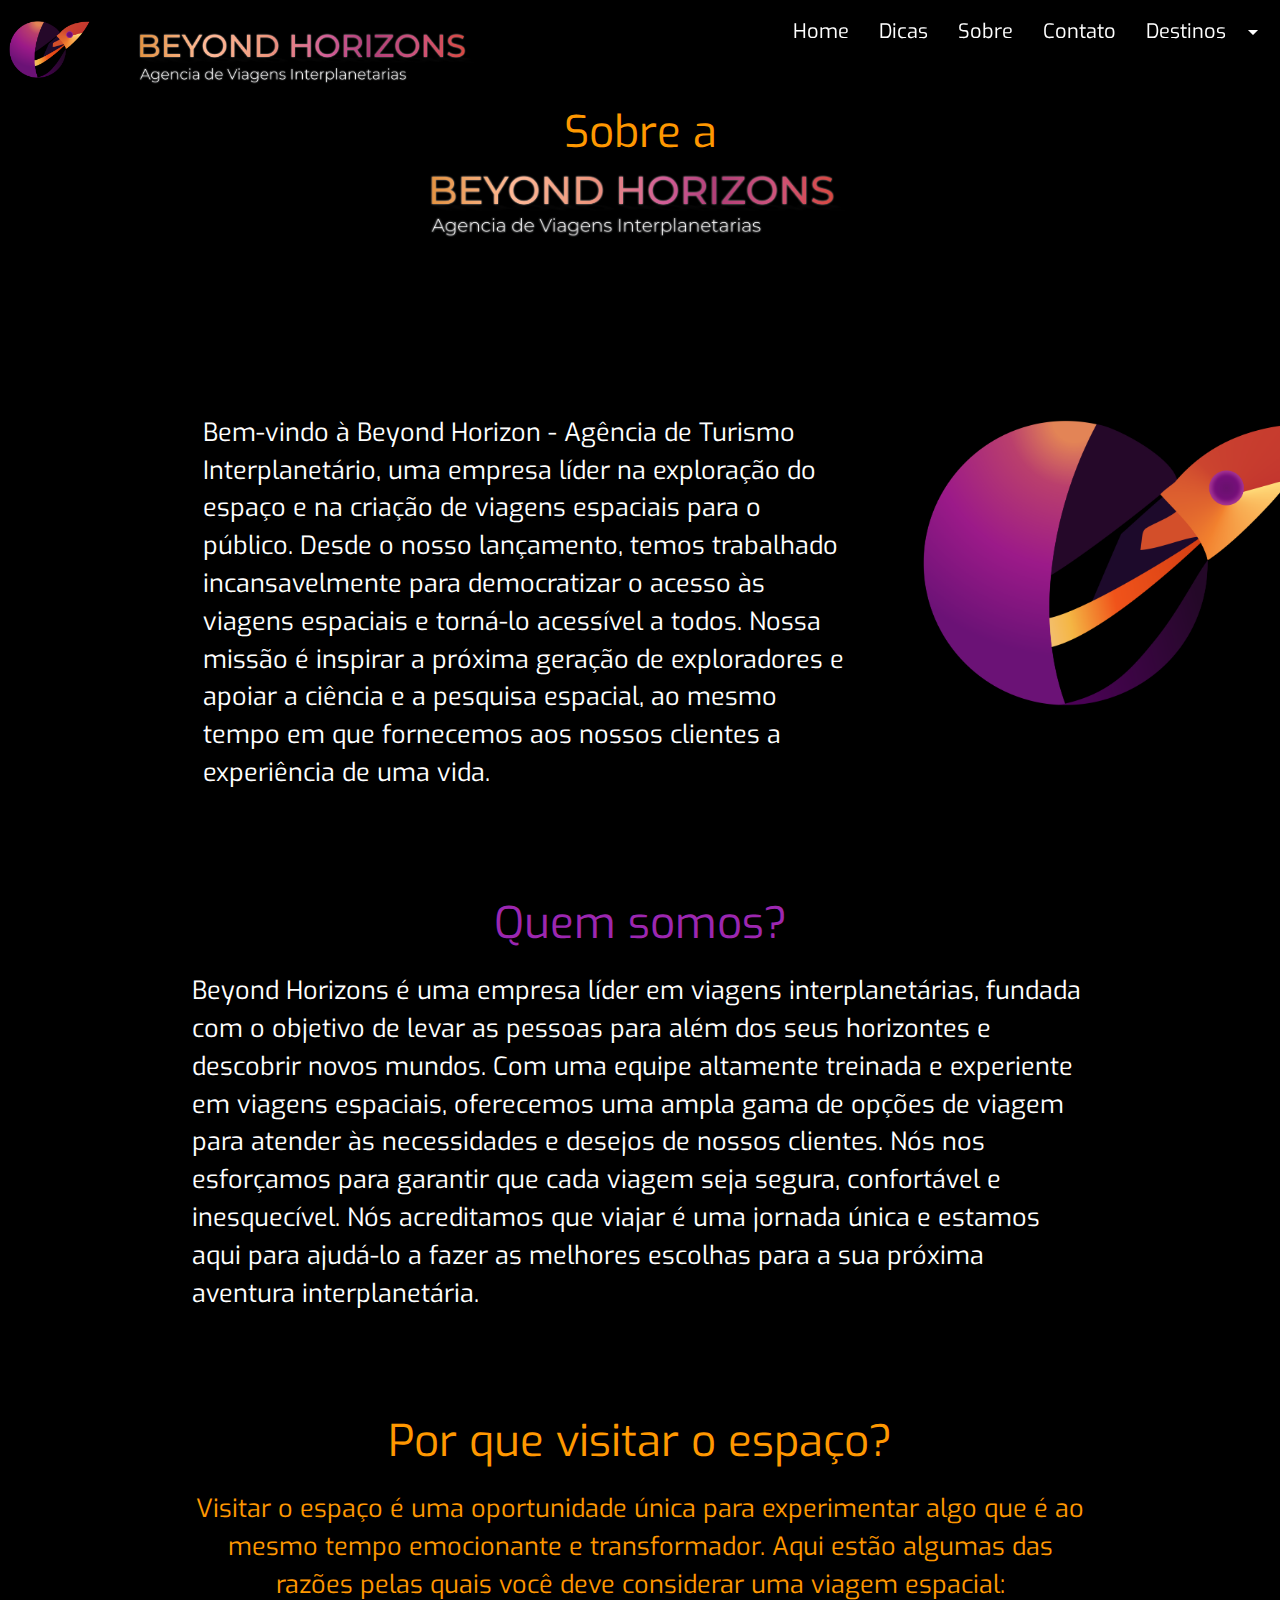
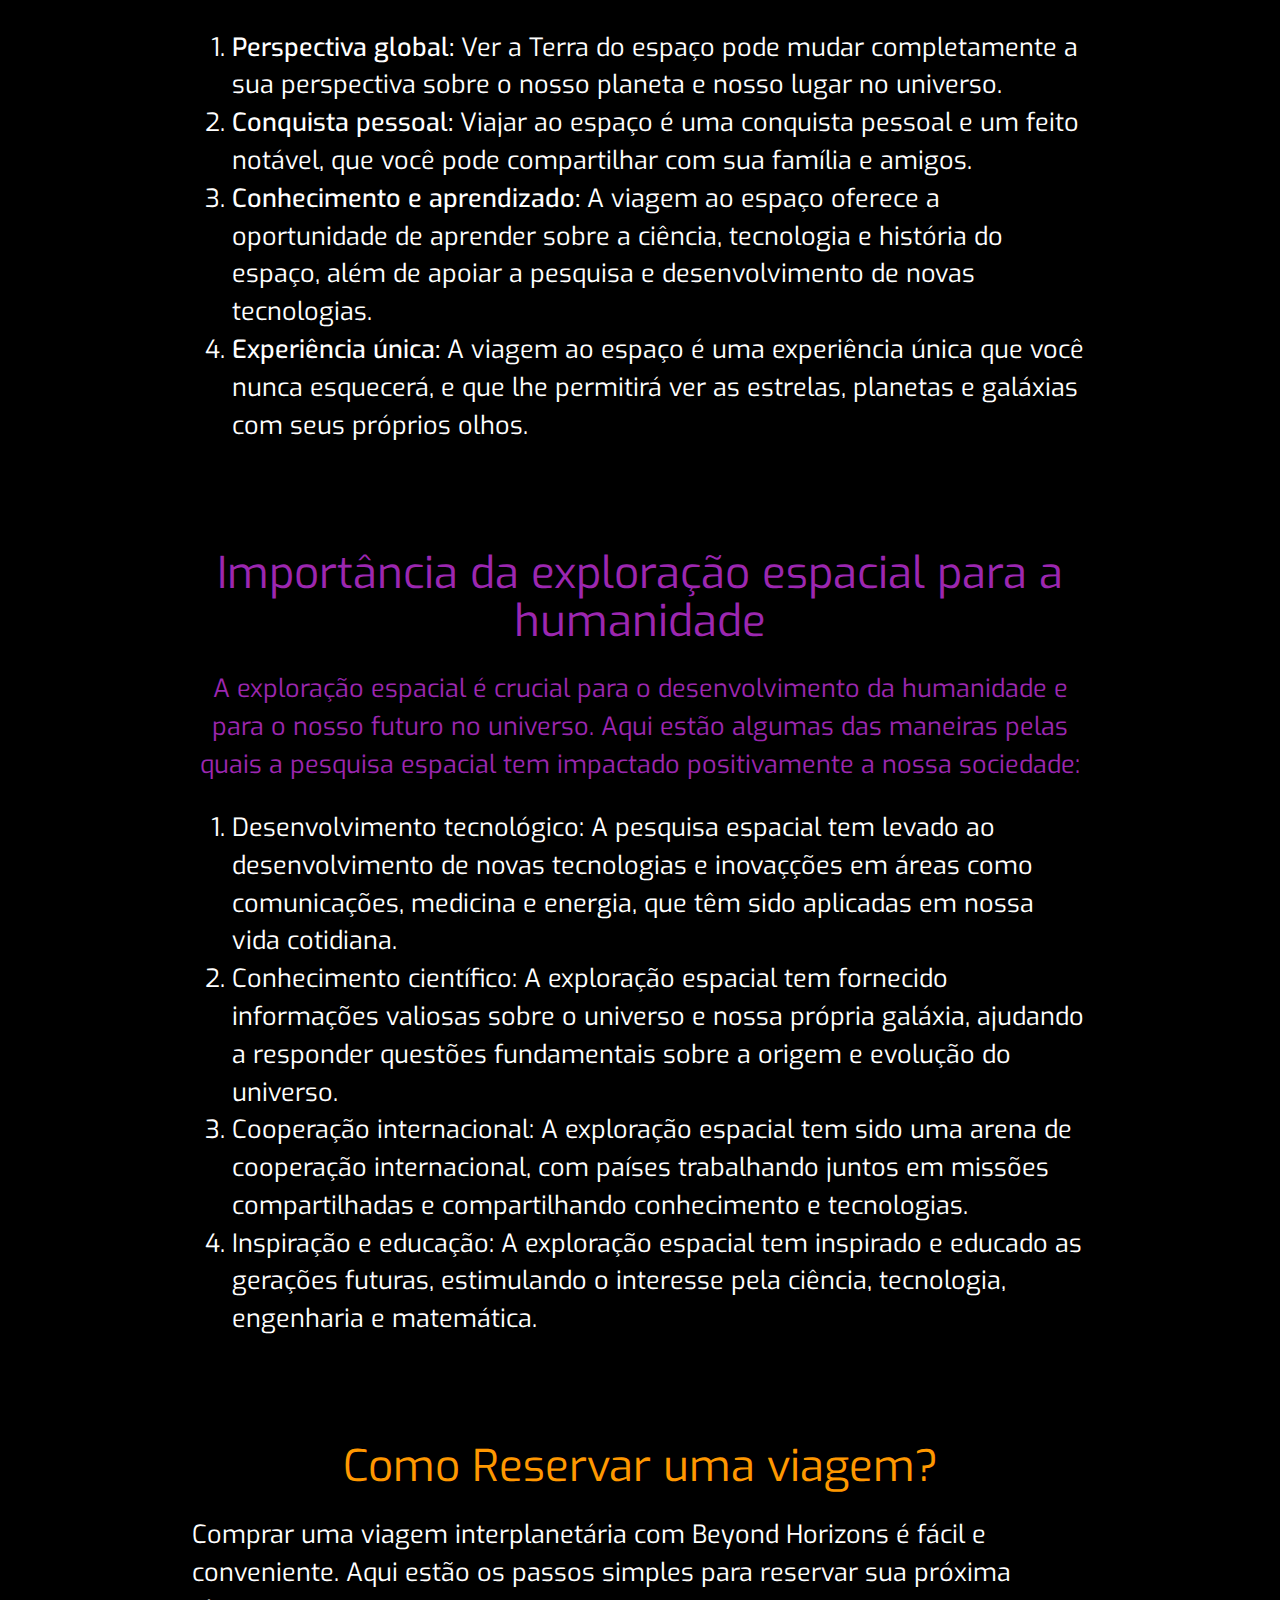
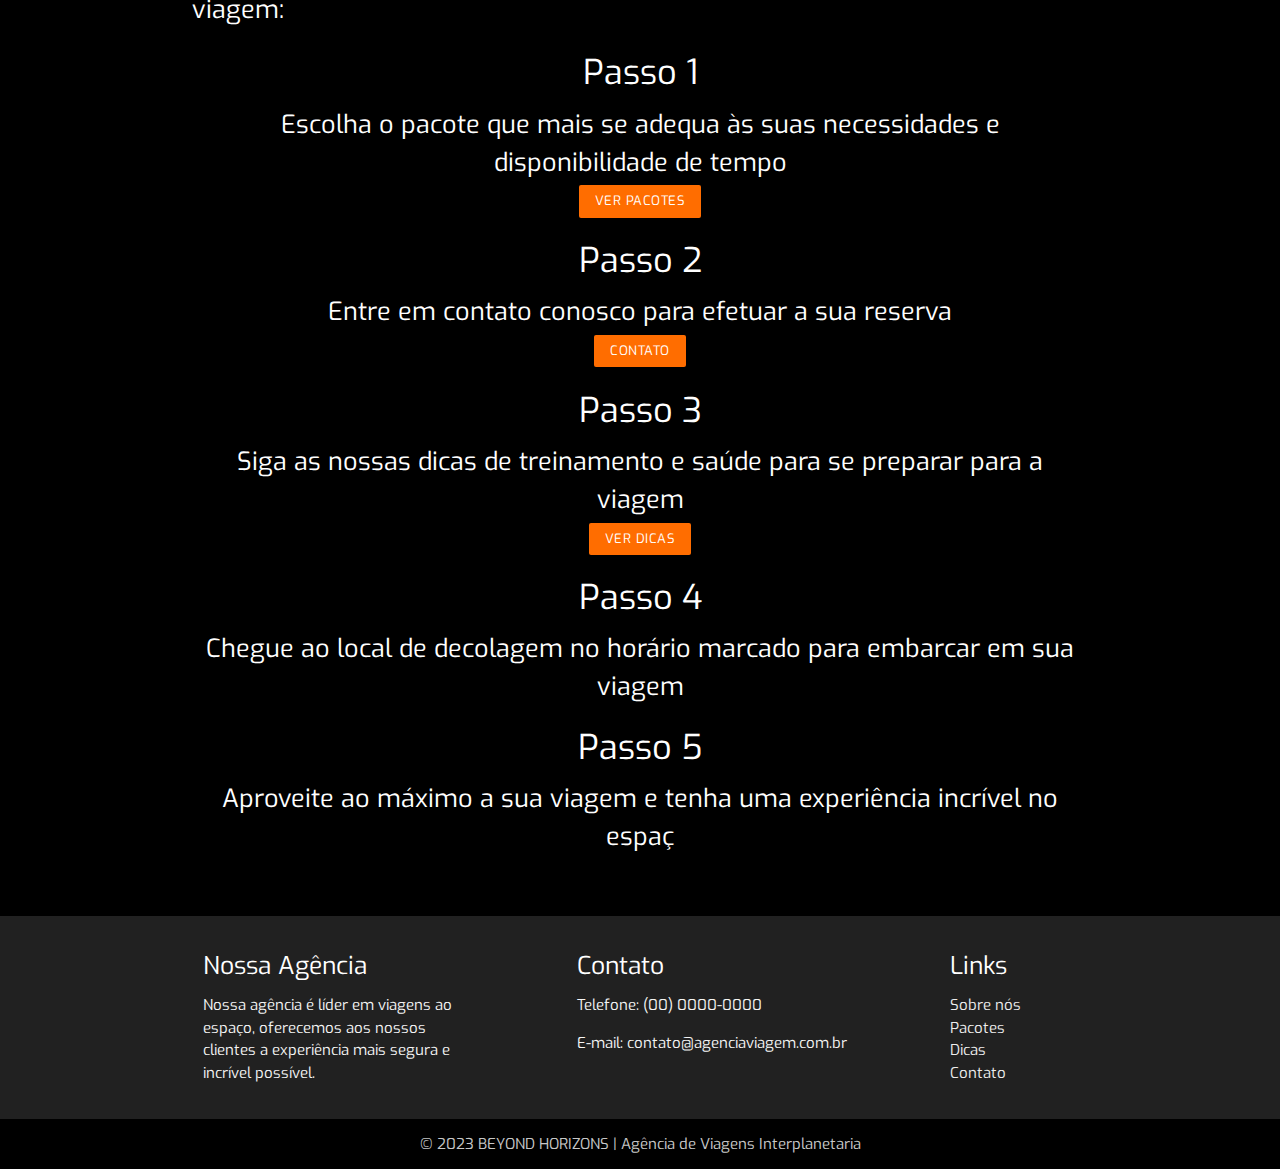
==== about.html @ 0024869b "tudo que eu fiz ate a aula de terça" ====
<!DOCTYPE html>
<html>
<!DOCTYPE html>
<html>

<head>
  <!--Import Google Icon Font-->
  <link href="https://fonts.googleapis.com/icon?family=Material+Icons" rel="stylesheet">
  <link href="https://fonts.googleapis.com/css2?family=Exo&display=swap" rel="stylesheet">
  <!-- Compiled and minified CSS -->
  <link rel="stylesheet" href="https://cdnjs.cloudflare.com/ajax/libs/materialize/1.0.0/css/materialize.min.css">
  <!--Let browser know website is optimized for mobile-->
  <meta name="viewport" content="width=device-width, initial-scale=1.0" />
  <style>
    .navbar-fixed nav a {
      font-size: 20px;
    }

    .carousel-text {
      position: absolute;
      bottom: 20px;
      left: 20px;
      right: 20px;
      color: #fff;
      background-color: rgba(0, 0, 0, 0.3);
      padding: 20px;
    }
  </style>

</head>

<body style="background-image: url(img/background_hyperspace.jpg);  font-family: 'Exo';">
  <!--Navbar-->
  <div class="navbar-fixed">
    <ul id="dropdown1" class="dropdown-content purple darken-4">
      <li><a href="planets/planet01.html"><span class="white-text text-darken-2"><i
              class="material-icons left">filter_1</i>Planet 01</span></a></li>
      <li><a href="planets/planet02.html"><span class="white-text text-darken-2"><i
              class="material-icons left">filter_2</i>Planet 02</span></a></li>
      <li><a href="planets/planet03.html"><span class="white-text text-darken-2"><i
              class="material-icons left">filter_3</i>Planet 03</span></a></li>
      <li><a href="planets/planet04.html"><span class="white-text text-darken-2"><i
              class="material-icons left">filter_4</i>Planet 04</span></a></li>
      <li><a href="planets/planet05.html"><span class="white-text text-darken-2"><i
              class="material-icons left">filter_5</i>Planet 05</span></a></li>
      <li><a href="planets/planet06.html"><span class="white-text text-darken-2"><i
              class="material-icons left">filter_6</i>Planet 06</span></a></li>
    </ul>
    <nav>
      <div class="nav-wrapper black" style="height: 90px;">
        <a href="index.html" class="responsive-img"><img src="img/logo.png" alt="" style="height: 110%;"></a>
        <a href="index.html" class="responsive-img center"><img src="img/logo02.png" alt="" style="height: 90%"></a>
        <ul class="right hide-on-med-and-down">
          <li><a href="index.html">Home</a></li>
          <li><a href="dicas.html">Dicas</a></li>
          <li><a href="about.html">Sobre</a></li>
          <li><a href="contact.html">Contato</a></li>
          <li><a class="dropdown-trigger" href="#!" data-target="dropdown1">Destinos<i
                class="material-icons right">arrow_drop_down</i></a></li>
        </ul>
      </div>
    </nav>
  </div>

  <div class="section black">
    <div class="container">
      <h3 class="center-align orange-text accent-4">Sobre a<br>
        <img src="img/logo02.png" alt="" style="height: 100px">
      </h3>
    </div>
  </div>
  <div class="section black">
    <div class="container">
      <div class="row">
        <div class="col s12 m9">
          <div class="icon-block">
            <p class="flow-text left-align white-text"><br><br> Bem-vindo à Beyond Horizon - Agência de Turismo Interplanetário, uma empresa líder na exploração do espaço e na criação de viagens espaciais para o público. Desde o nosso lançamento, temos trabalhado incansavelmente para democratizar o acesso às viagens espaciais e torná-lo acessível a todos. Nossa missão é inspirar a próxima geração de exploradores e apoiar a ciência e a pesquisa espacial, ao mesmo tempo em que fornecemos aos nossos clientes a experiência de uma vida.</p>
          </div>
        </div>
        <div class="col s12 m3">
          <div class="icon-block">
            <a href="index.html" class="responsive-img"><img src="img/logo.png" alt="" style="height: 500px;"></a>
          </div>
        </div>
      </div>
    </div>
  </div>
  
  <div class="section black">
    <div class="container">
      <h3 class="center-align purple-text accent-4">Quem somos?</h3>
      <div class="row">
          <div class="icon-block">
            <p class="flow-text left-align white-text"> Beyond Horizons é uma empresa líder em viagens interplanetárias, fundada com o objetivo de levar as pessoas para além dos seus horizontes e descobrir novos mundos. Com uma equipe altamente treinada e experiente em viagens espaciais, oferecemos uma ampla gama de opções de viagem para atender às necessidades e desejos de nossos clientes. Nós nos esforçamos para garantir que cada viagem seja segura, confortável e inesquecível. Nós acreditamos que viajar é uma jornada única e estamos aqui para ajudá-lo a fazer as melhores escolhas para a sua próxima aventura interplanetária.</p>
          </div>
        </div>
      </div>
    </div>
    
    <div class="section black">
      <div class="container">
        <h3 class="center-align orange-text accent-4">Por que visitar o espaço?</h3>
        <div class="row">
            <div class="icon-block">
              <p class="flow-text center-align orange-text accent-2">Visitar o espaço é uma oportunidade única para experimentar algo que é ao mesmo tempo emocionante e transformador. Aqui estão algumas das razões pelas quais você deve considerar uma viagem espacial:</p>
              <ol class="flow-text browser-default white-text">
                <li><strong>Perspectiva global:</strong> Ver a Terra do espaço pode mudar completamente a sua perspectiva sobre o nosso planeta e nosso lugar no universo.</li>
                <li><strong>Conquista pessoal:</strong> Viajar ao espaço é uma conquista pessoal e um feito notável, que você pode compartilhar com sua família e amigos.</li>
                <li><strong>Conhecimento e aprendizado:</strong> A viagem ao espaço oferece a oportunidade de aprender sobre a ciência, tecnologia e história do espaço, além de apoiar a pesquisa e desenvolvimento de novas tecnologias.</li>
                <li><strong>Experiência única:</strong> A viagem ao espaço é uma experiência única que você nunca esquecerá, e que lhe permitirá ver as estrelas, planetas e galáxias com seus próprios olhos.</li>
              </ol>
            </div>
          </div>
        </div>
      </div>

      <div class="section black">
        <div class="container">
          <h3 class="center-align purple-text accent-4">Importância da exploração espacial para a humanidade</h3>
          <div class="row">
              <div class="icon-block">
                <p class="flow-text center-align purple-text accent-2">A exploração espacial é crucial para o desenvolvimento da humanidade e para o nosso futuro no universo. Aqui estão algumas das maneiras pelas quais a pesquisa espacial tem impactado positivamente a nossa sociedade:</p>
                <ol class="flow-text browser-default white-text">
                  <li>Desenvolvimento tecnológico: A pesquisa espacial tem levado ao desenvolvimento de novas tecnologias e inovaçções em áreas como comunicações, medicina e energia, que têm sido aplicadas em nossa vida cotidiana.</li>
                  <li>Conhecimento científico: A exploração espacial tem fornecido informações valiosas sobre o universo e nossa própria galáxia, ajudando a responder questões fundamentais sobre a origem e evolução do universo.</li>
                  <li>Cooperação internacional: A exploração espacial tem sido uma arena de cooperação internacional, com países trabalhando juntos em missões compartilhadas e compartilhando conhecimento e tecnologias.</li>
                  <li>Inspiração e educação: A exploração espacial tem inspirado e educado as gerações futuras, estimulando o interesse pela ciência, tecnologia, engenharia e matemática.</li>
                </ol>
              </div>
            </div>
          </div>
        </div>
    
    <div class="section black">
      <div class="container">
        <h3 class="center-align orange-text accent-4">Como Reservar uma viagem?</h3>
        <div class="row">
            <div class="icon-block">
              <p class="flow-text left-align white-text"> Comprar uma viagem interplanetária com Beyond Horizons é fácil e conveniente. Aqui estão os passos simples para reservar sua próxima viagem:</p>
              <ul class="flow-text with-header white-text">
                <li class="collection-header center-align"><h4>Passo 1</h4></li>
                <li class="collection-item center-align">Escolha o pacote que mais se adequa às suas necessidades e disponibilidade de tempo
                  <br><a class="waves-effect waves-light btn-small orange accent-4" href="planetas.html">Ver Pacotes</a>
                </li>
                <li class="collection-header center-align"><h4>Passo 2</h4></li>
                <li class="collection-item center-align">Entre em contato conosco para efetuar a sua reserva
                  <br><a class="waves-effect waves-light btn-small orange accent-4" href="contact.html">Contato</a>
                </li>
                <li class="collection-header center-align"><h4>Passo 3</h4></li>
                <li class="collection-item center-align">Siga as nossas dicas de treinamento e saúde para se preparar para a viagem
                  <br><a class="waves-effect waves-light btn-small orange accent-4" href="dicas.html">Ver Dicas</a>
                </li>
                <li class="collection-header center-align"><h4>Passo 4</h4></li>
                <li class="collection-item center-align">Chegue ao local de decolagem no horário marcado para embarcar em sua viagem</li>
                <li class="collection-header center-align"><h4>Passo 5</h4></li>
                <li class="collection-item center-align">Aproveite ao máximo a sua viagem e tenha uma experiência incrível no espaç</li>
              </ul>
            </div>
          </div>
        </div>
      </div>

    <!-- Adicione um rodapé à página -->
    <footer class="page-footer grey darken-4">
      <div class="container">
        <div class="row">
          <div class="col s6 m4">
            <h5 class="white-text">Nossa Agência</h5>
            <p class="grey-text text-lighten-4">Nossa agência é líder em viagens ao espaço, oferecemos aos
              nossos clientes a experiência mais segura e incrível possível.</p>
          </div>
          <div class="col s6 m1"></div>
          <div class="col s6 m5">
            <h5 class="white-text">Contato</h5>
            <p class="grey-text text-lighten-4">Telefone: (00) 0000-0000</p>
            <p class="grey-text text-lighten-4">E-mail: contato@agenciaviagem.com.br</p>
          </div>
          <div class="col s6 m2">
            <h5 class="white-text">Links</h5>
            <ul>
              <li><a class="grey-text text-lighten-3" href="#!">Sobre nós</a></li>
              <li><a class="grey-text text-lighten-3" href="#!">Pacotes</a></li>
              <li><a class="grey-text text-lighten-3" href="#!">Dicas</a></li>
              <li><a class="grey-text text-lighten-3" href="#!">Contato</a></li>
            </ul>
          </div>
        </div>
      </div>
      <div class="footer-copyright black">
        <div class="container center-align">
          © 2023 BEYOND HORIZONS | Agência de Viagens Interplanetaria
        </div>
      </div>
    </footer>

    <!--JavaScript at end of body for optimized loading-->
    <script src="https://code.jquery.com/jquery-3.6.3.js"
      integrity="sha256-nQLuAZGRRcILA+6dMBOvcRh5Pe310sBpanc6+QBmyVM=" crossorigin="anonymous"></script>
    <!-- Compiled and minified JavaScript -->
    <script src="materialize/js/materialize.js"></script>
    <!-- Custon JS-->
    <script src="materialize/js/person.js"></script>
</body>
</html>
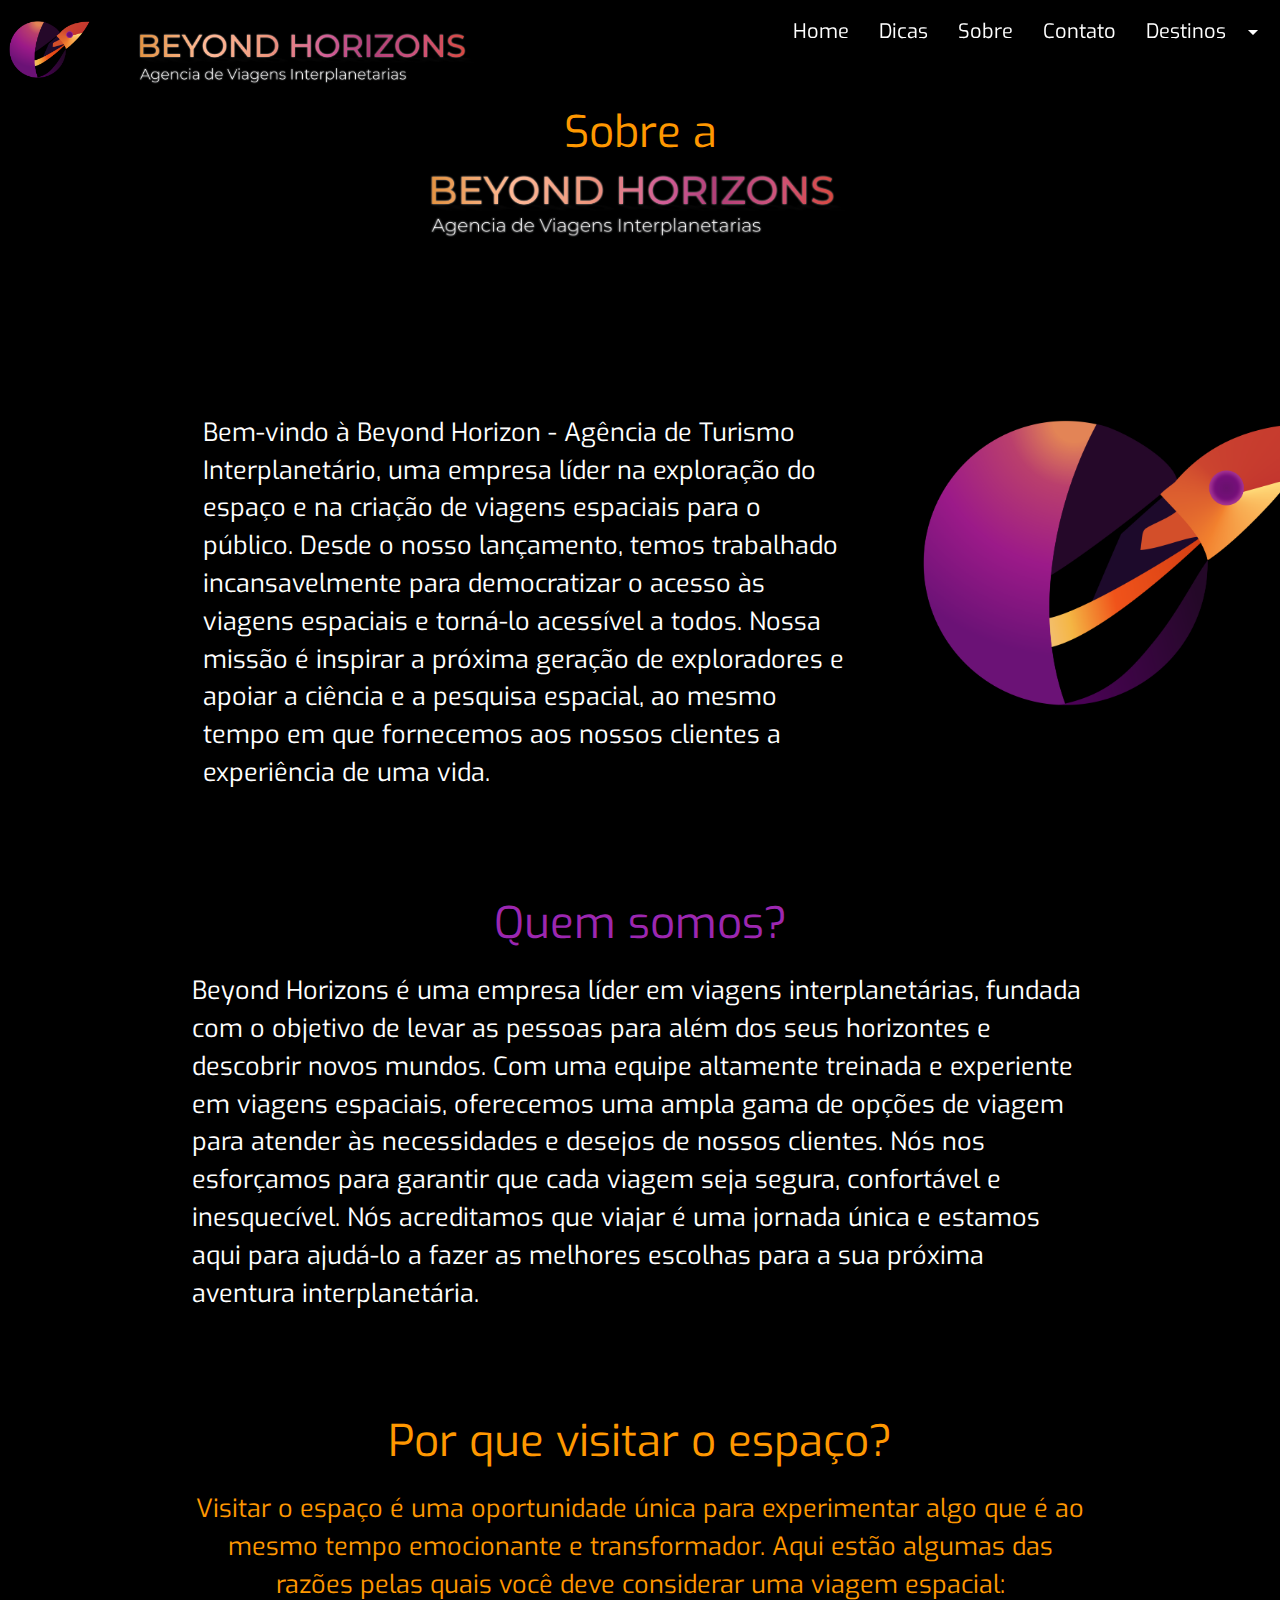
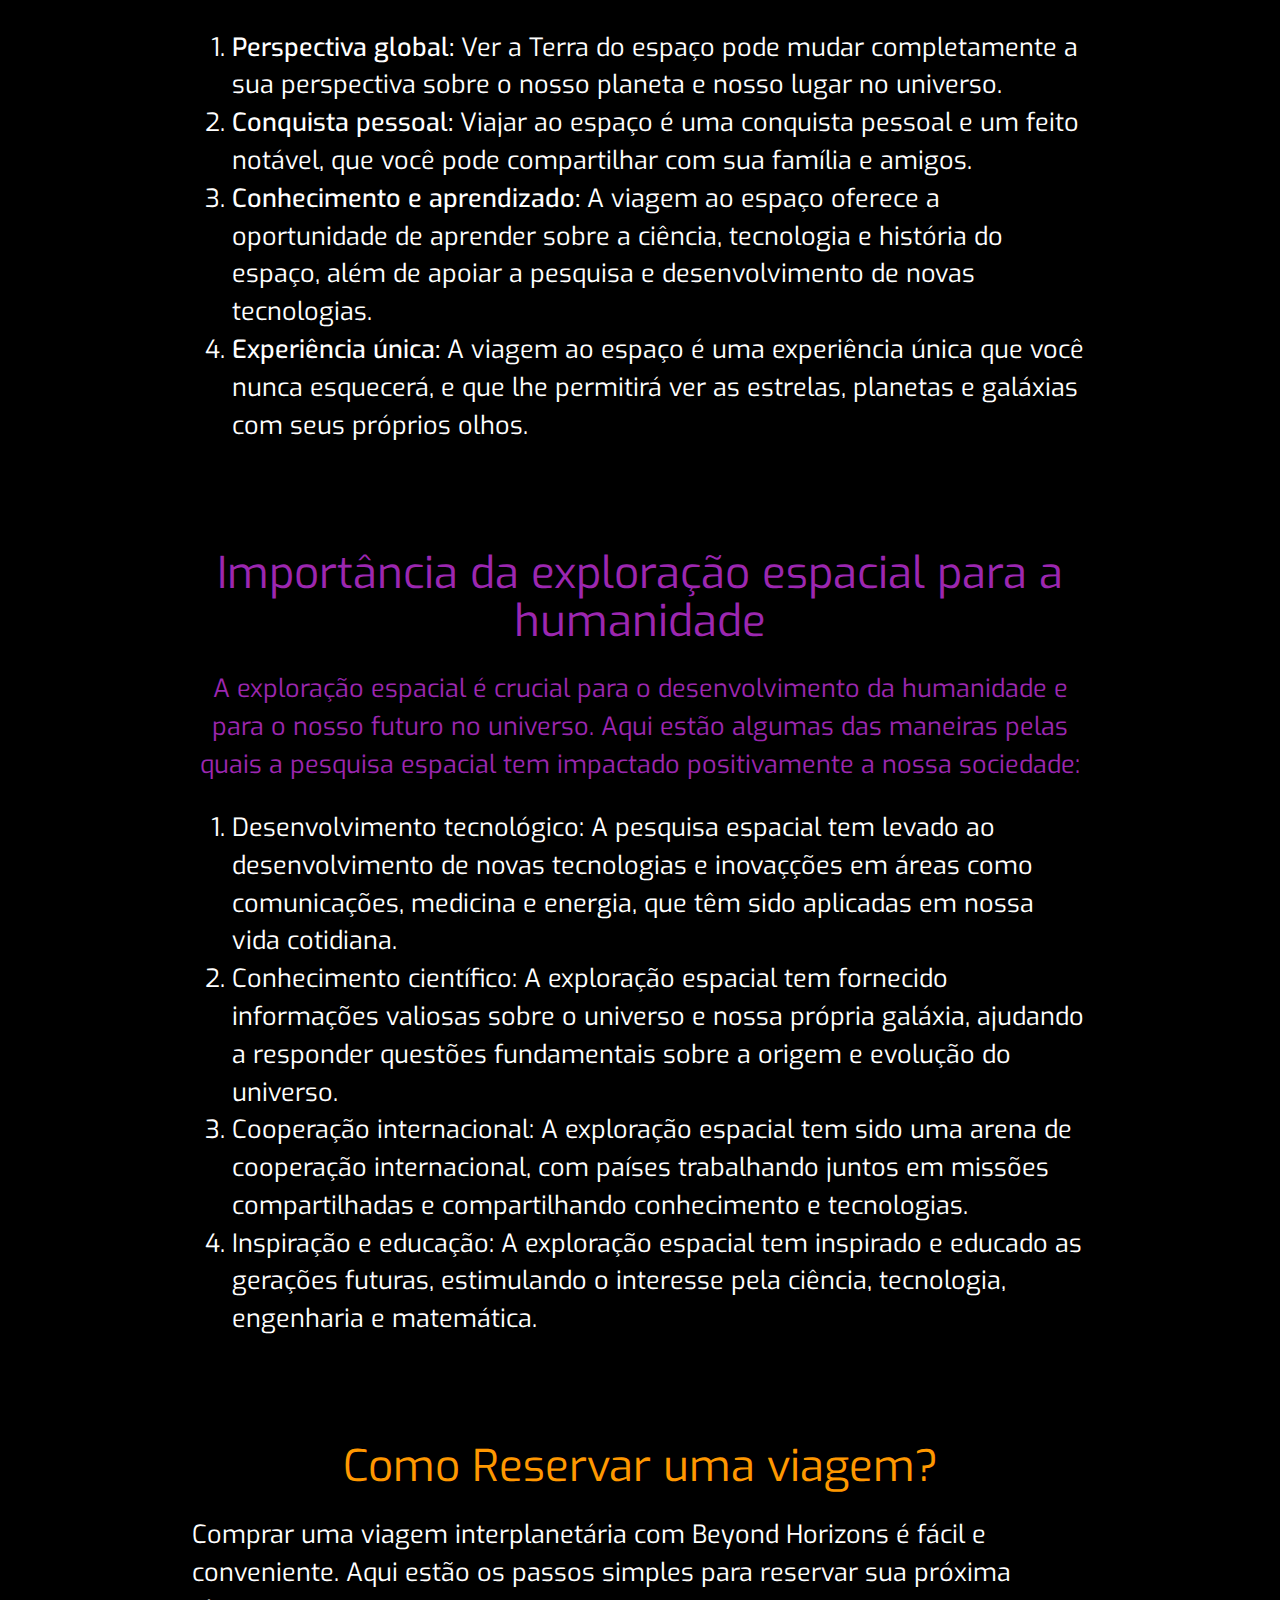
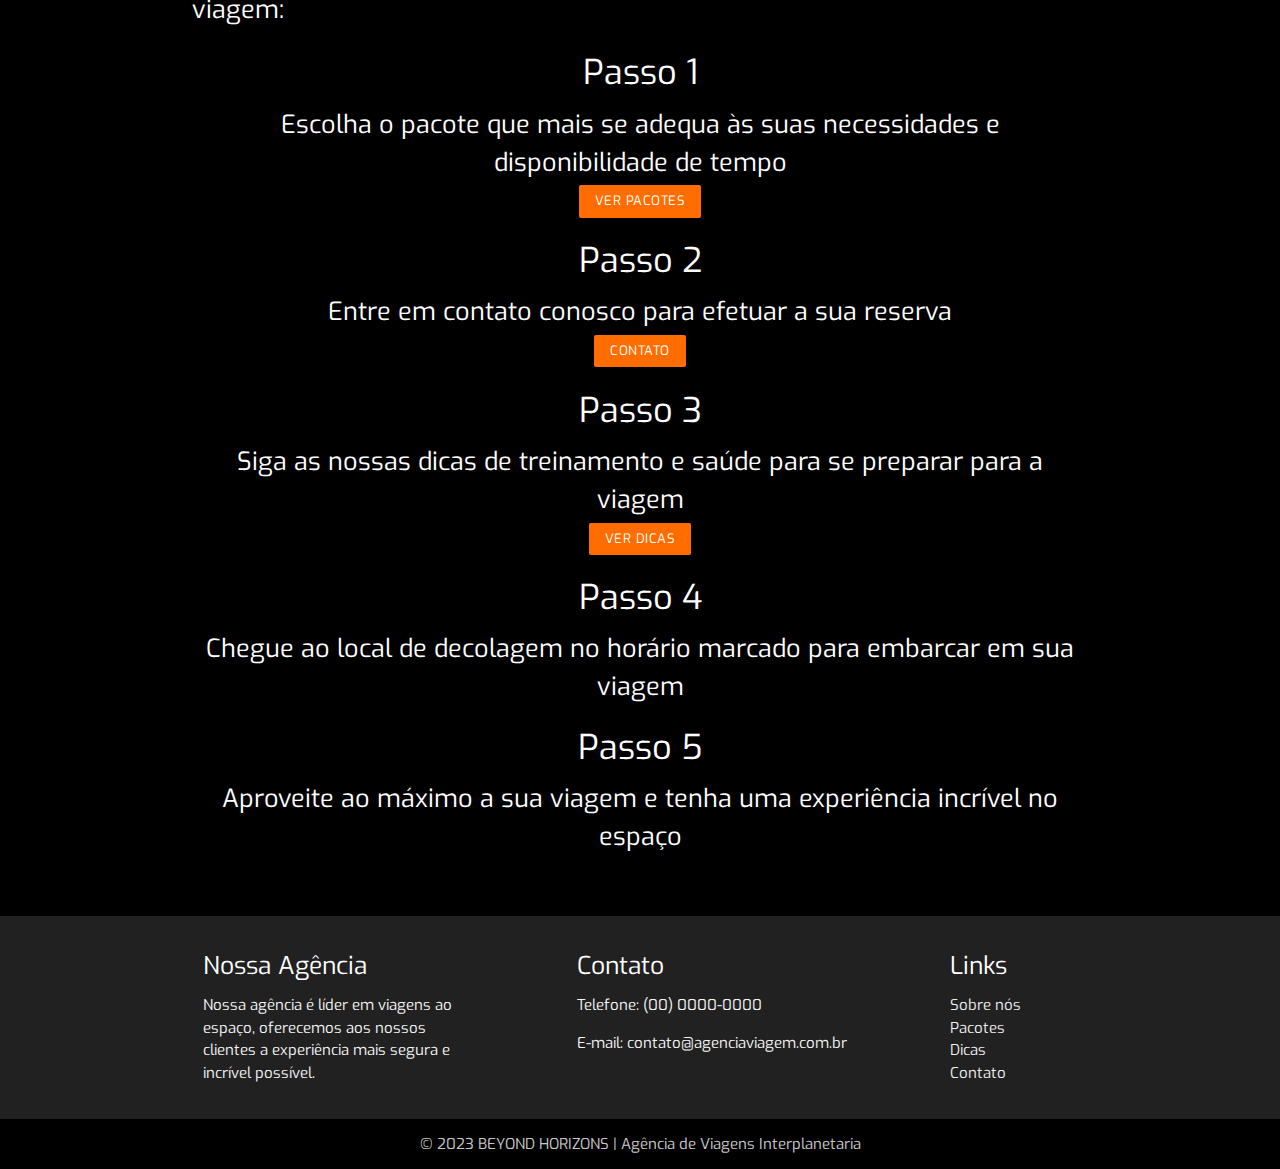
==== commit 48a0b3d4: "fix espaço em about.html" ====
--- a/about.html
+++ b/about.html
@@ -153,7 +153,7 @@
                 <li class="collection-header center-align"><h4>Passo 4</h4></li>
                 <li class="collection-item center-align">Chegue ao local de decolagem no horário marcado para embarcar em sua viagem</li>
                 <li class="collection-header center-align"><h4>Passo 5</h4></li>
-                <li class="collection-item center-align">Aproveite ao máximo a sua viagem e tenha uma experiência incrível no espaç</li>
+                <li class="collection-item center-align">Aproveite ao máximo a sua viagem e tenha uma experiência incrível no espaço</li>
               </ul>
             </div>
           </div>
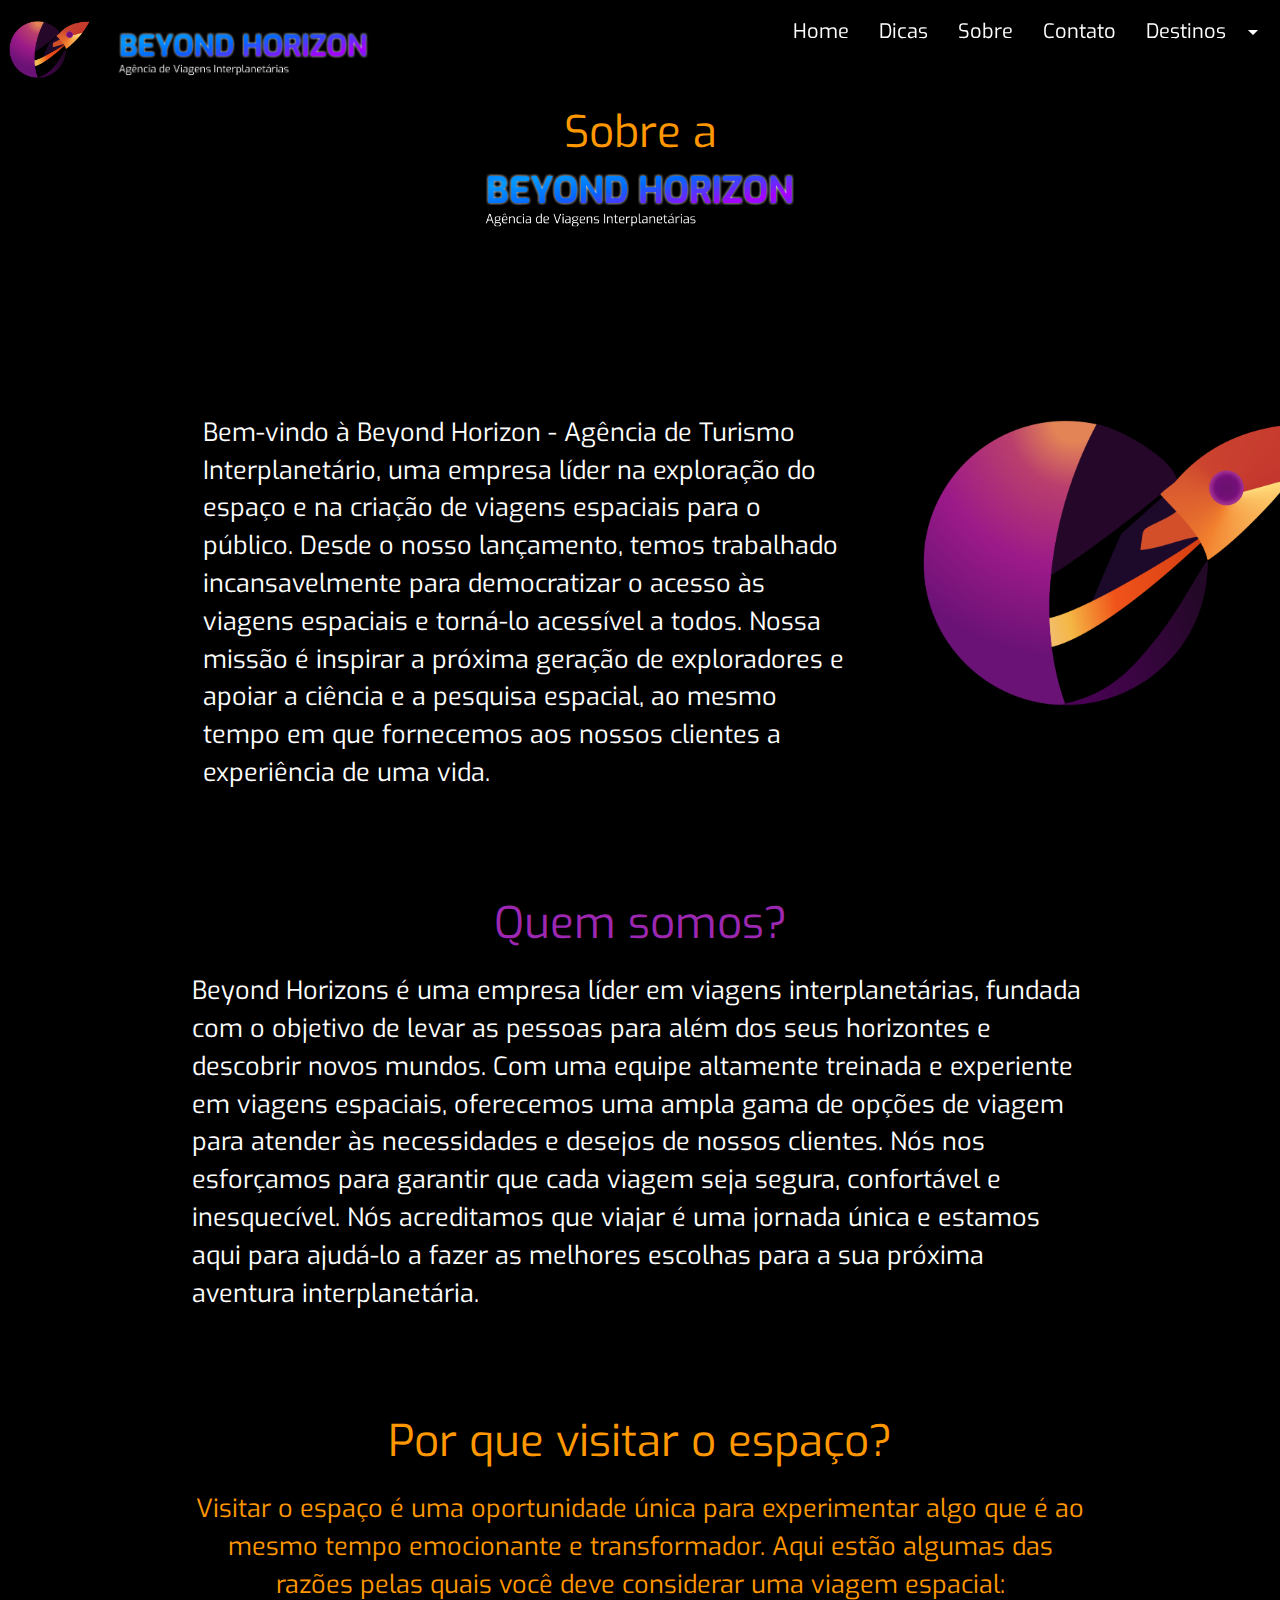
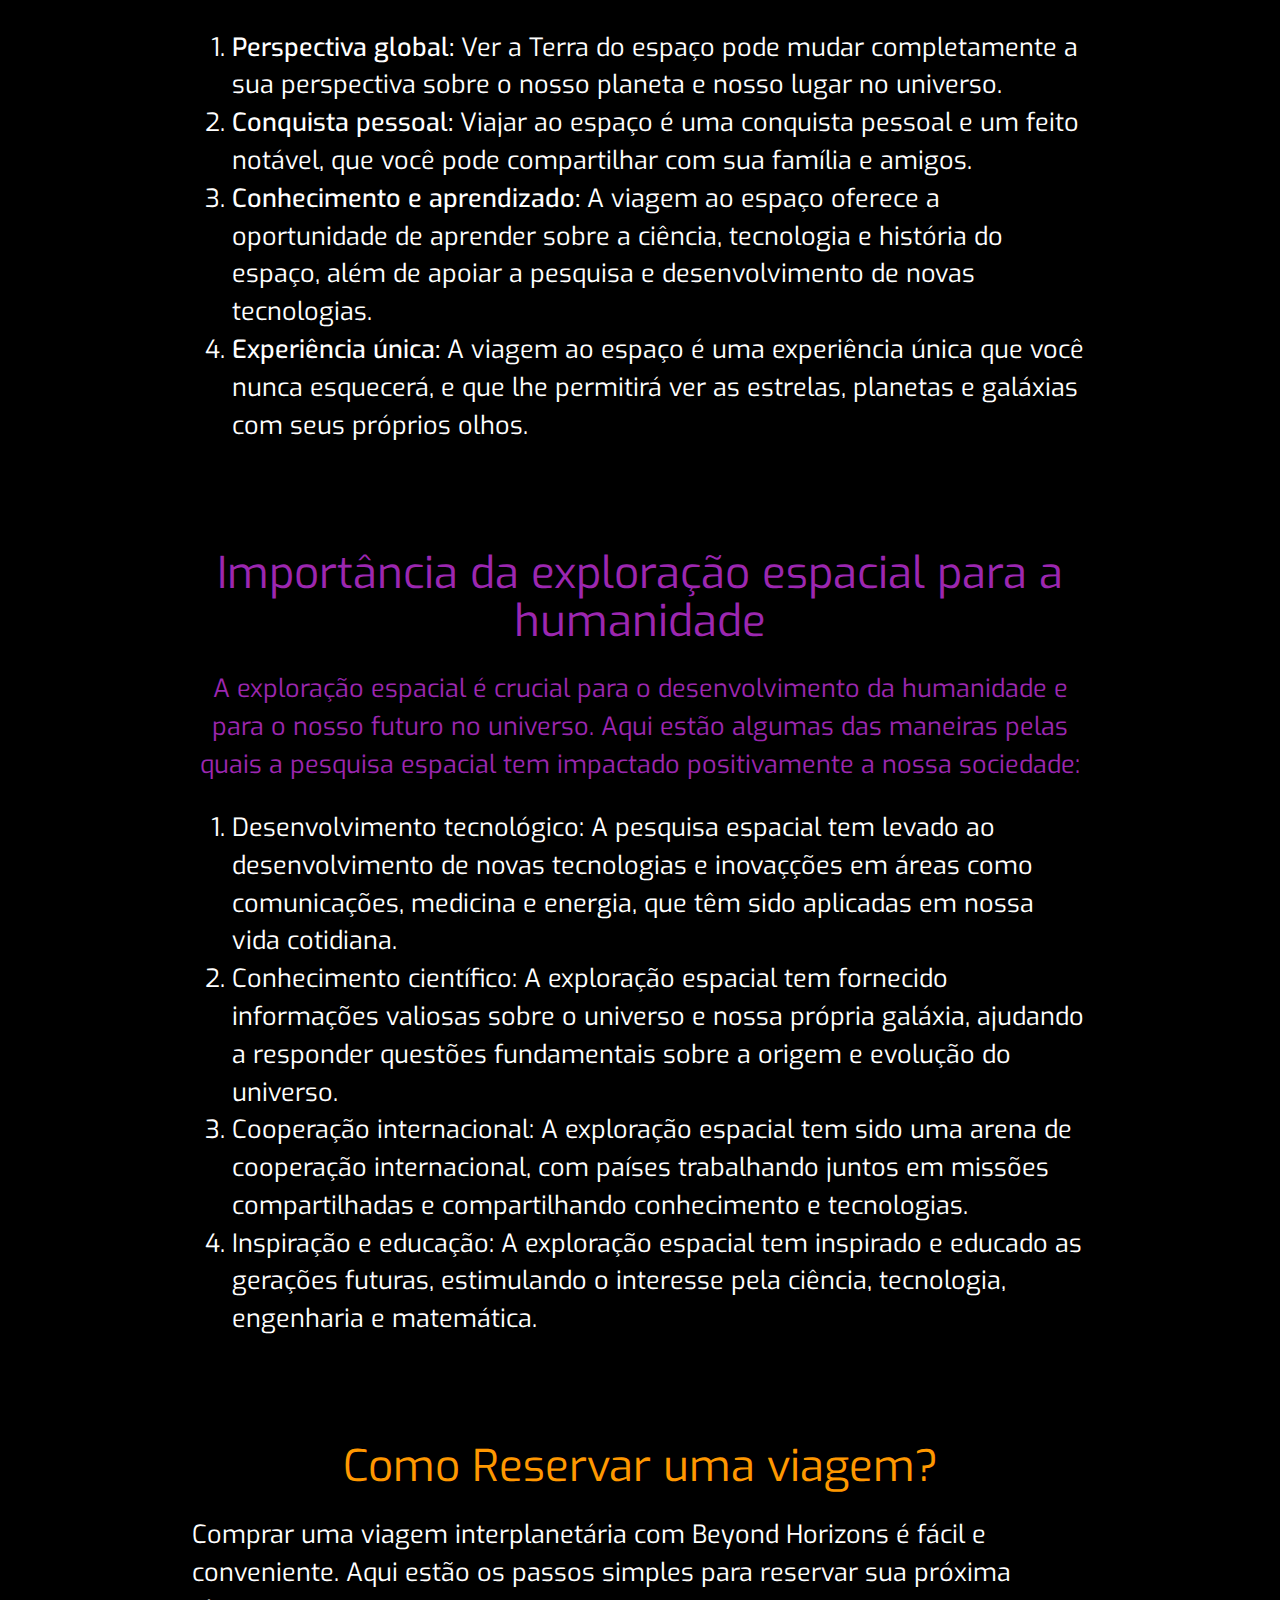
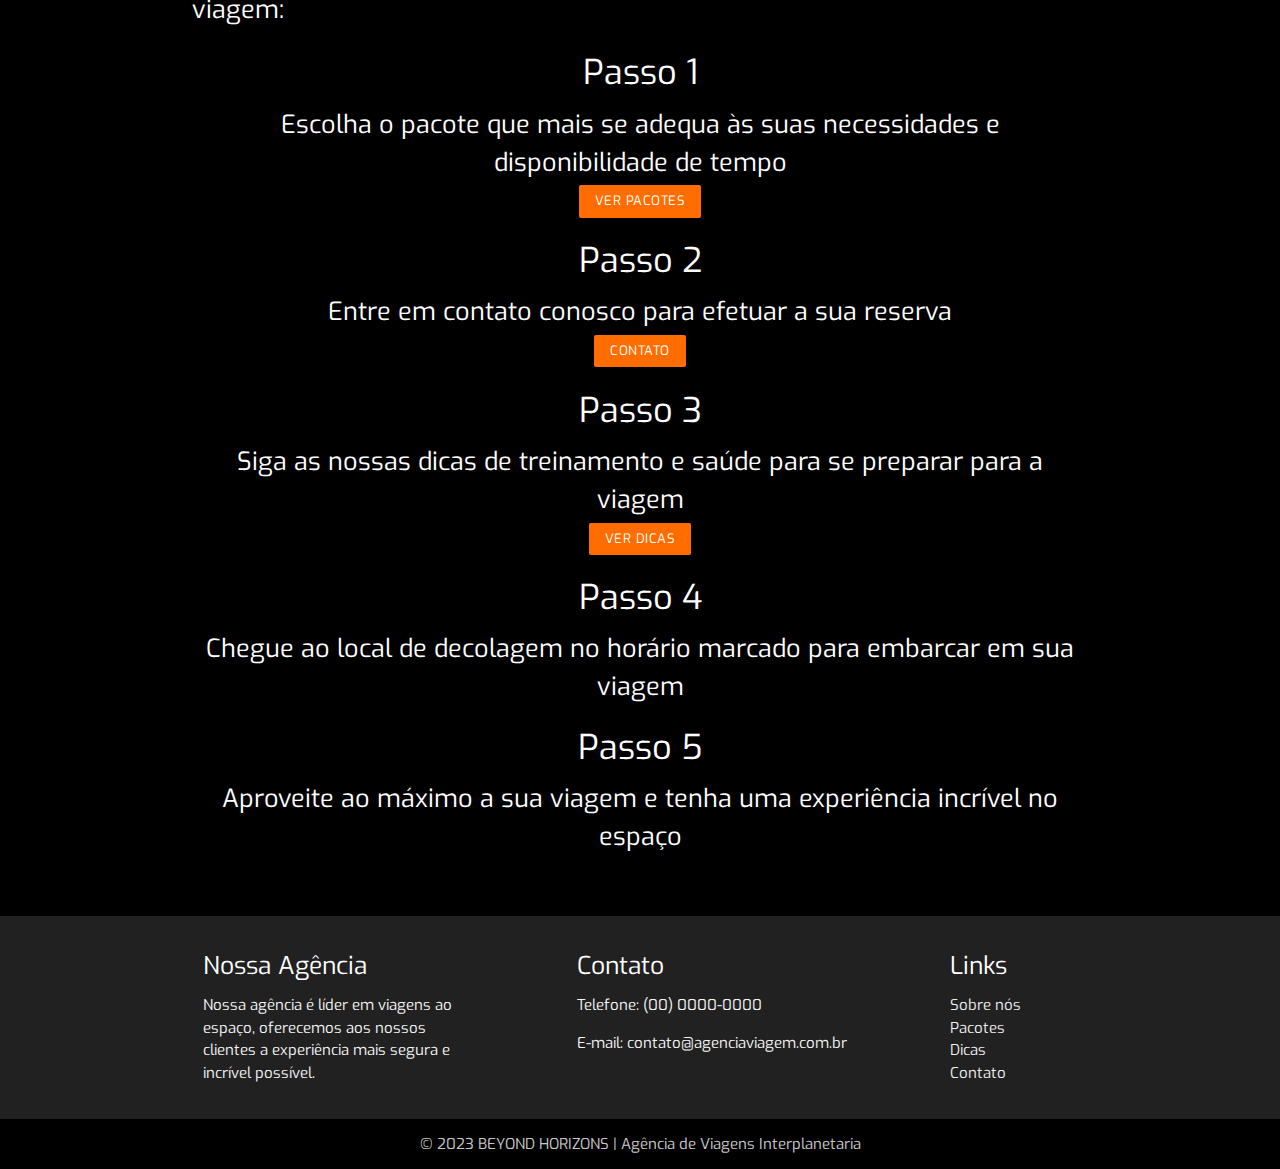
==== commit b3c1c3d6: "krypton all" ====
--- a/about.html
+++ b/about.html
@@ -34,7 +34,7 @@
   <div class="navbar-fixed">
     <ul id="dropdown1" class="dropdown-content purple darken-4">
       <li><a href="planets/planet01.html"><span class="white-text text-darken-2"><i
-              class="material-icons left">filter_1</i>Planet 01</span></a></li>
+              class="material-icons left">filter_1</i>Krypton</span></a></li>
       <li><a href="planets/planet02.html"><span class="white-text text-darken-2"><i
               class="material-icons left">filter_2</i>Planet 02</span></a></li>
       <li><a href="planets/planet03.html"><span class="white-text text-darken-2"><i
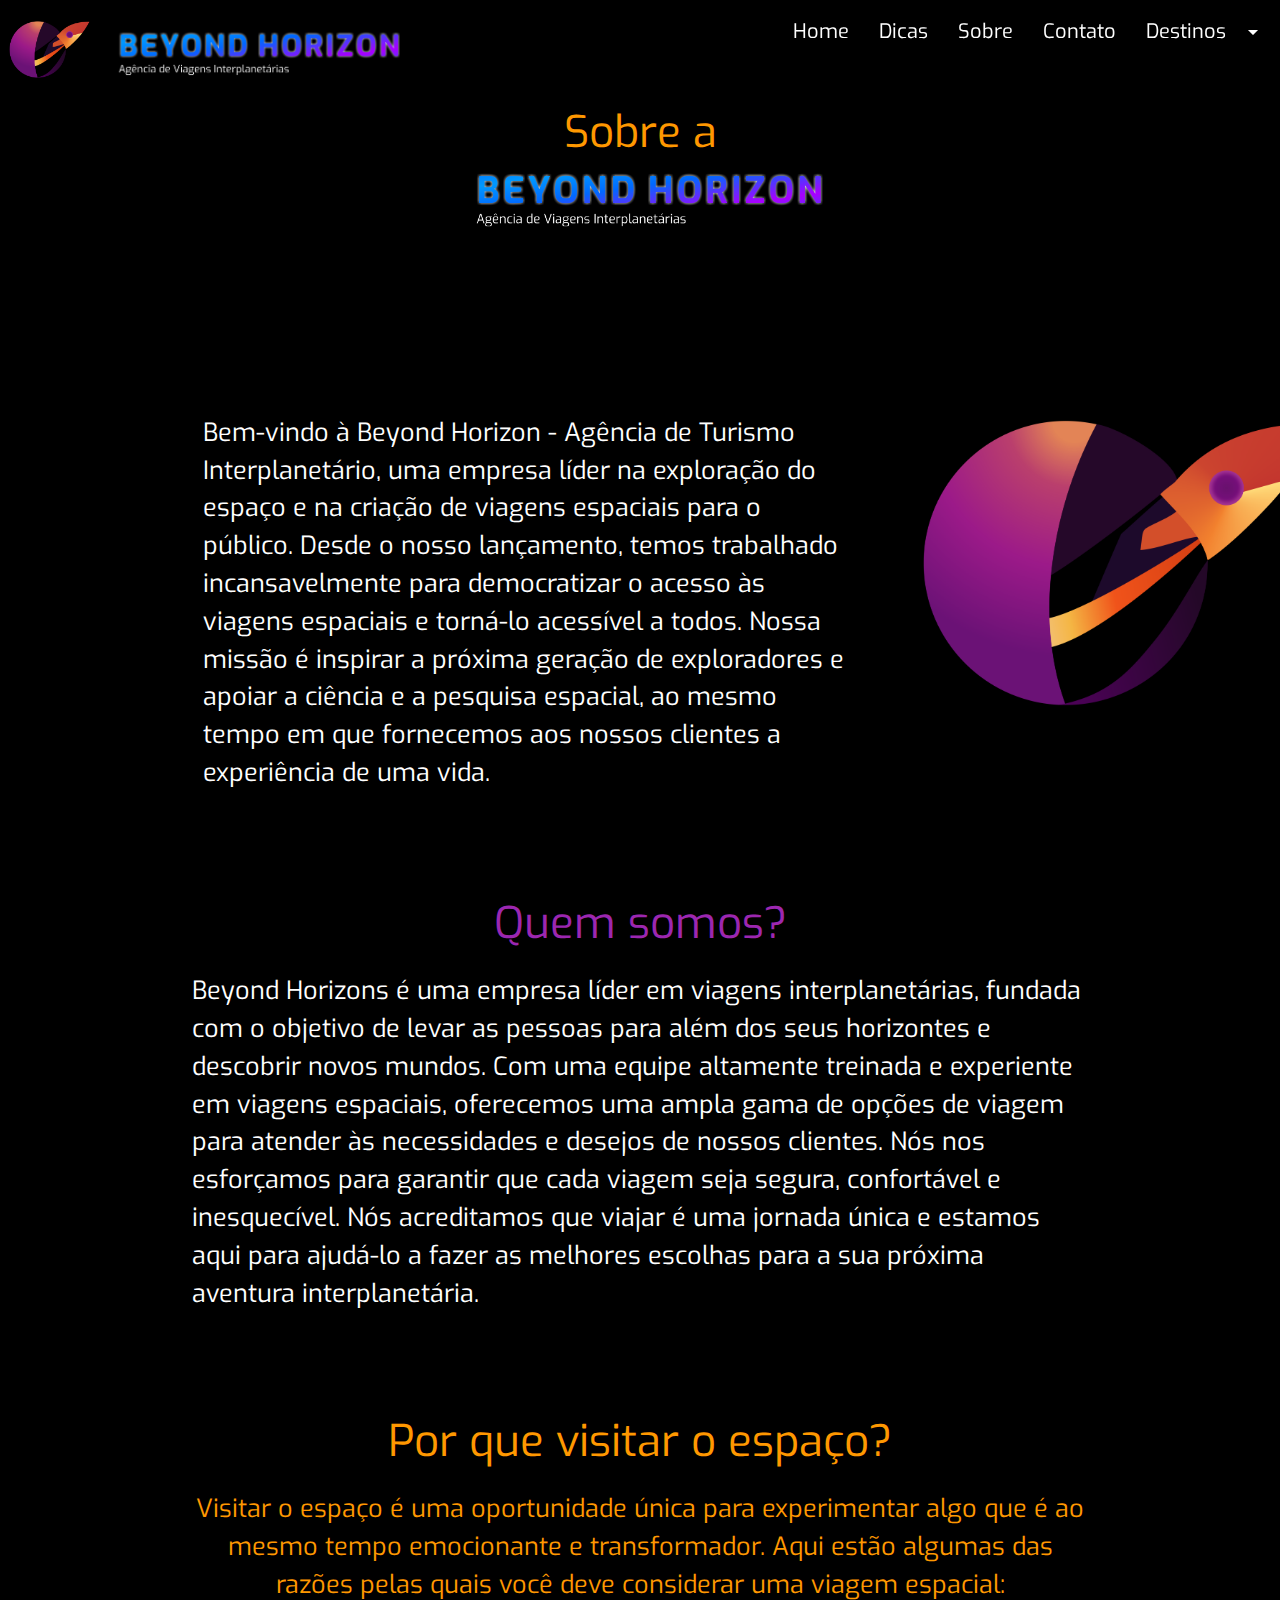
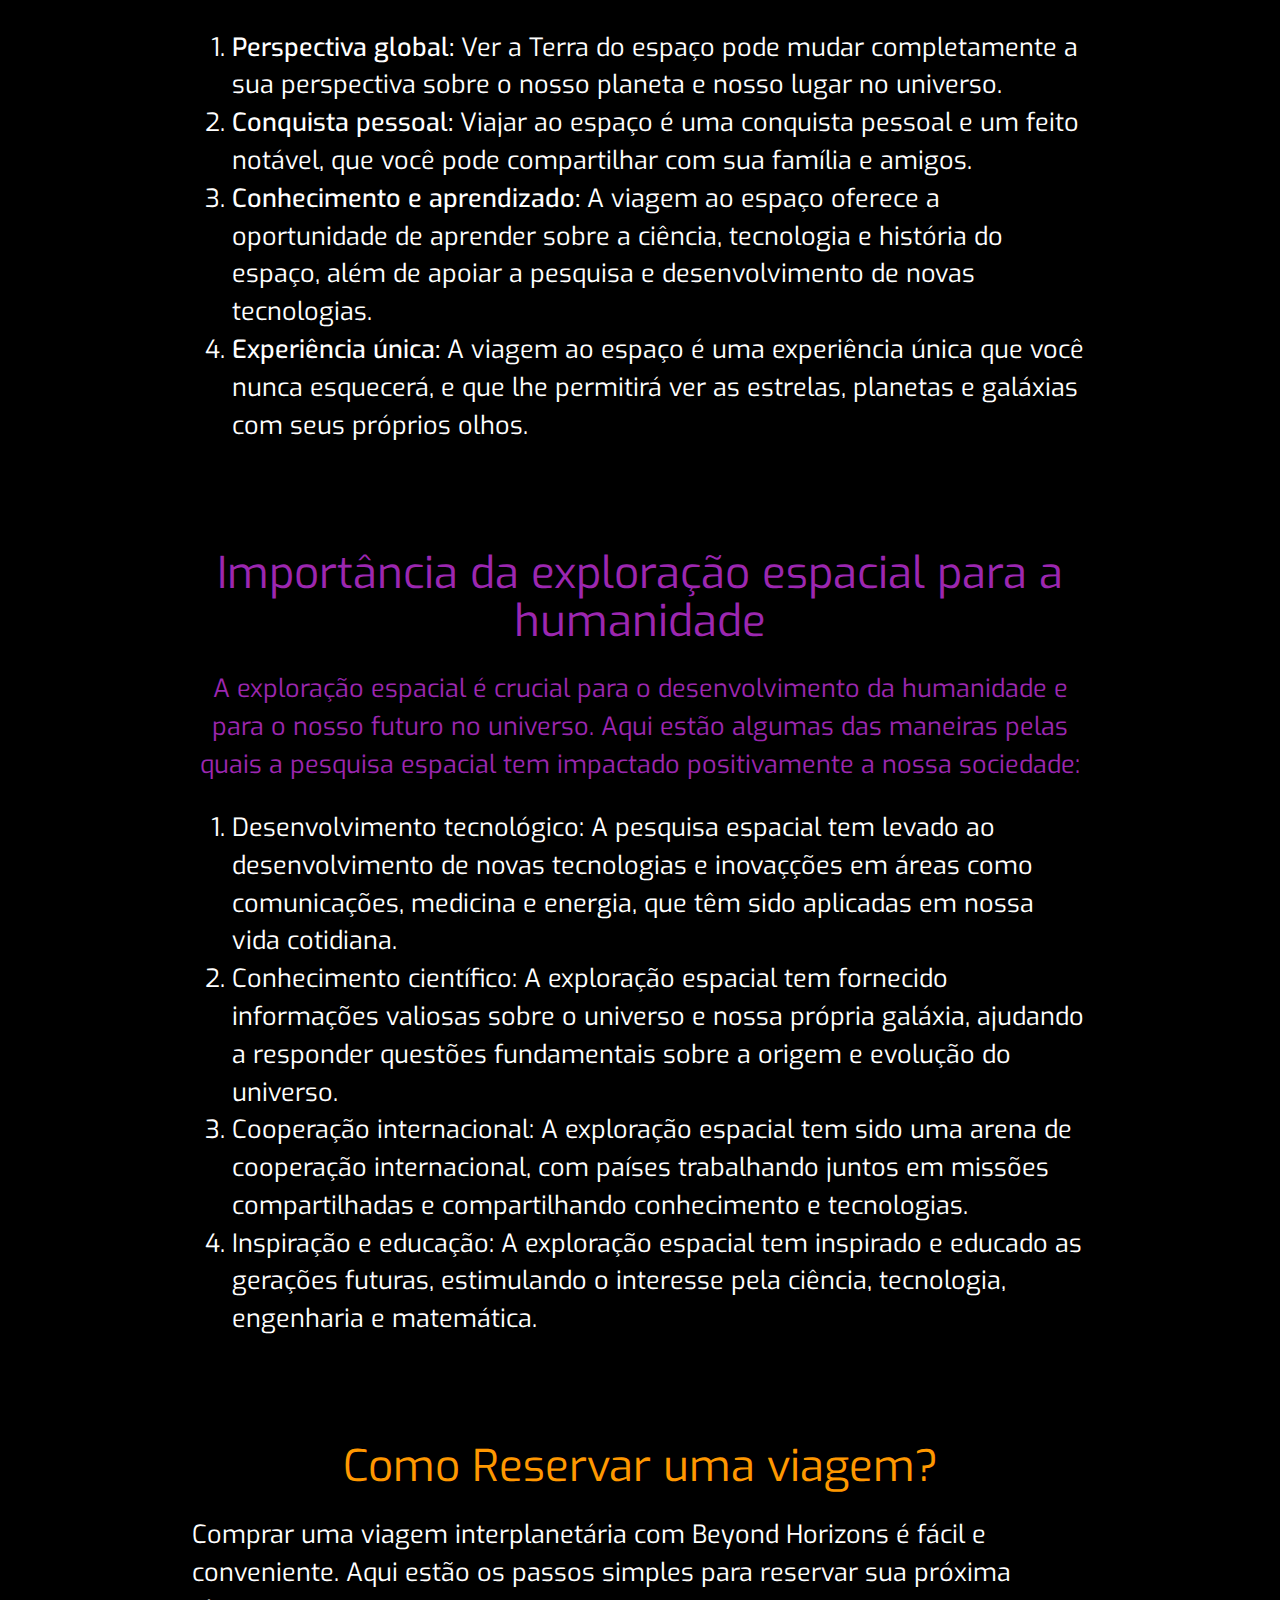
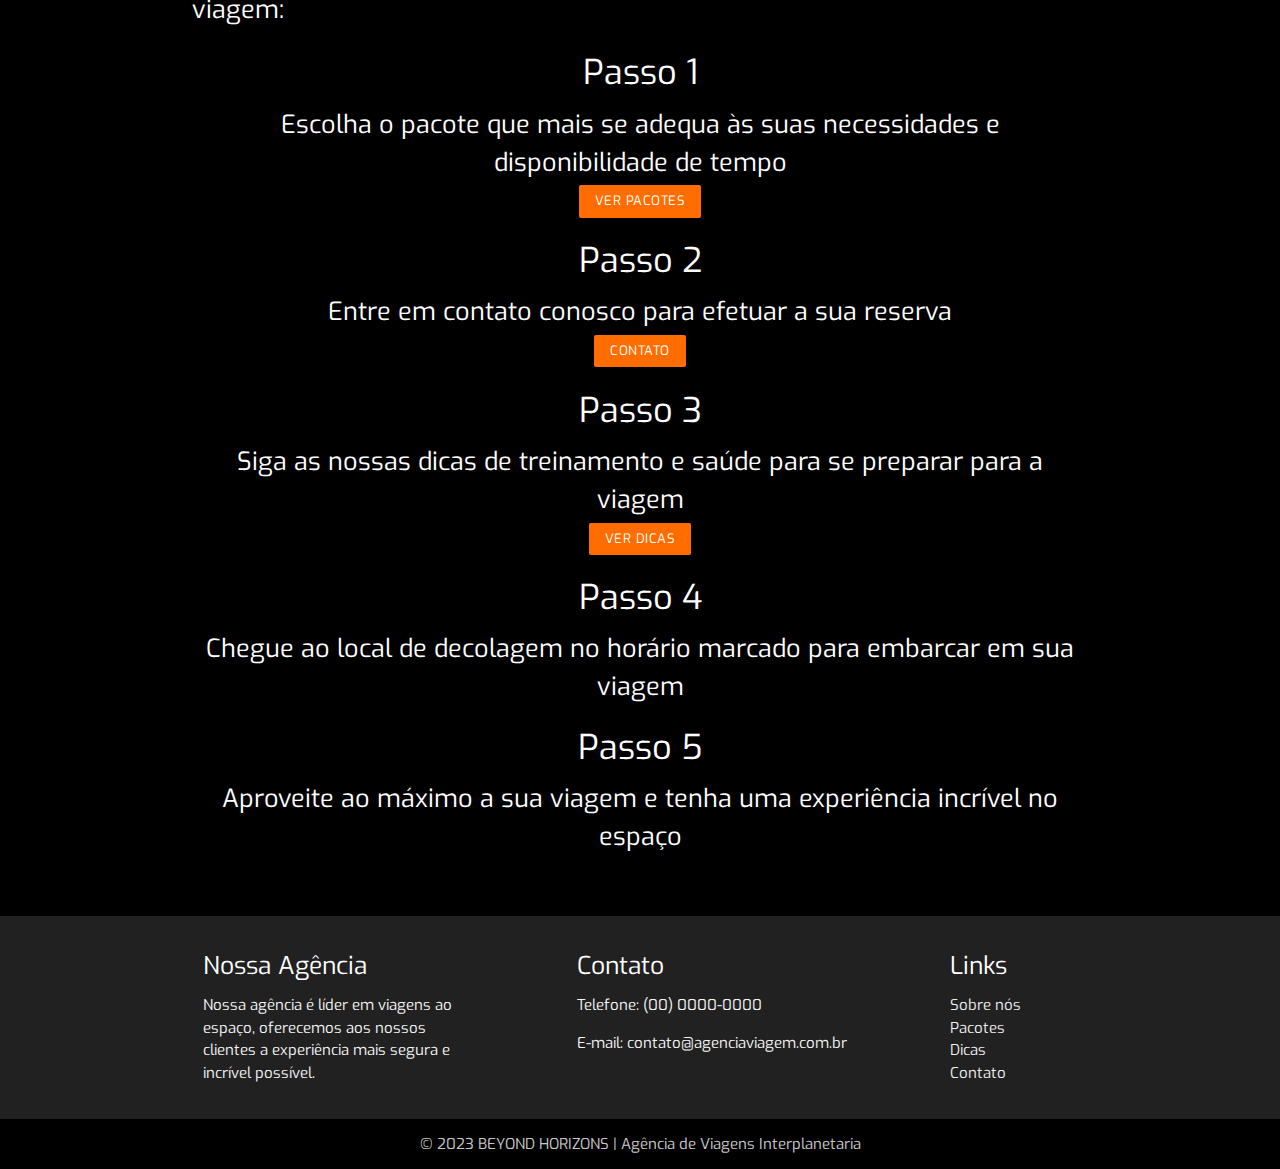
==== commit 54a7d23f: "update krypton all" ====
--- a/about.html
+++ b/about.html
@@ -33,18 +33,12 @@
   <!--Navbar-->
   <div class="navbar-fixed">
     <ul id="dropdown1" class="dropdown-content purple darken-4">
-      <li><a href="planets/planet01.html"><span class="white-text text-darken-2"><i
-              class="material-icons left">filter_1</i>Krypton</span></a></li>
-      <li><a href="planets/planet02.html"><span class="white-text text-darken-2"><i
-              class="material-icons left">filter_2</i>Planet 02</span></a></li>
-      <li><a href="planets/planet03.html"><span class="white-text text-darken-2"><i
-              class="material-icons left">filter_3</i>Planet 03</span></a></li>
-      <li><a href="planets/planet04.html"><span class="white-text text-darken-2"><i
-              class="material-icons left">filter_4</i>Planet 04</span></a></li>
-      <li><a href="planets/planet05.html"><span class="white-text text-darken-2"><i
-              class="material-icons left">filter_5</i>Planet 05</span></a></li>
-      <li><a href="planets/planet06.html"><span class="white-text text-darken-2"><i
-              class="material-icons left">filter_6</i>Planet 06</span></a></li>
+      <li><a href="planets/planet01.html"><span class="white-text text-darken-2">Krypton</span></a></li>
+      <li><a href="planets/planet02.html"><span class="white-text text-darken-2">Planet 02</span></a></li>
+      <li><a href="planets/planet03.html"><span class="white-text text-darken-2">Planet 03</span></a></li>
+      <li><a href="planets/planet04.html"><span class="white-text text-darken-2">Planet 04</span></a></li>
+      <li><a href="planets/planet05.html"><span class="white-text text-darken-2">Planet 05</span></a></li>
+      <li><a href="planets/planet06.html"><span class="white-text text-darken-2">Planet 06</span></a></li>
     </ul>
     <nav>
       <div class="nav-wrapper black" style="height: 90px;">
@@ -61,7 +55,6 @@
       </div>
     </nav>
   </div>
-
   <div class="section black">
     <div class="container">
       <h3 class="center-align orange-text accent-4">Sobre a<br>
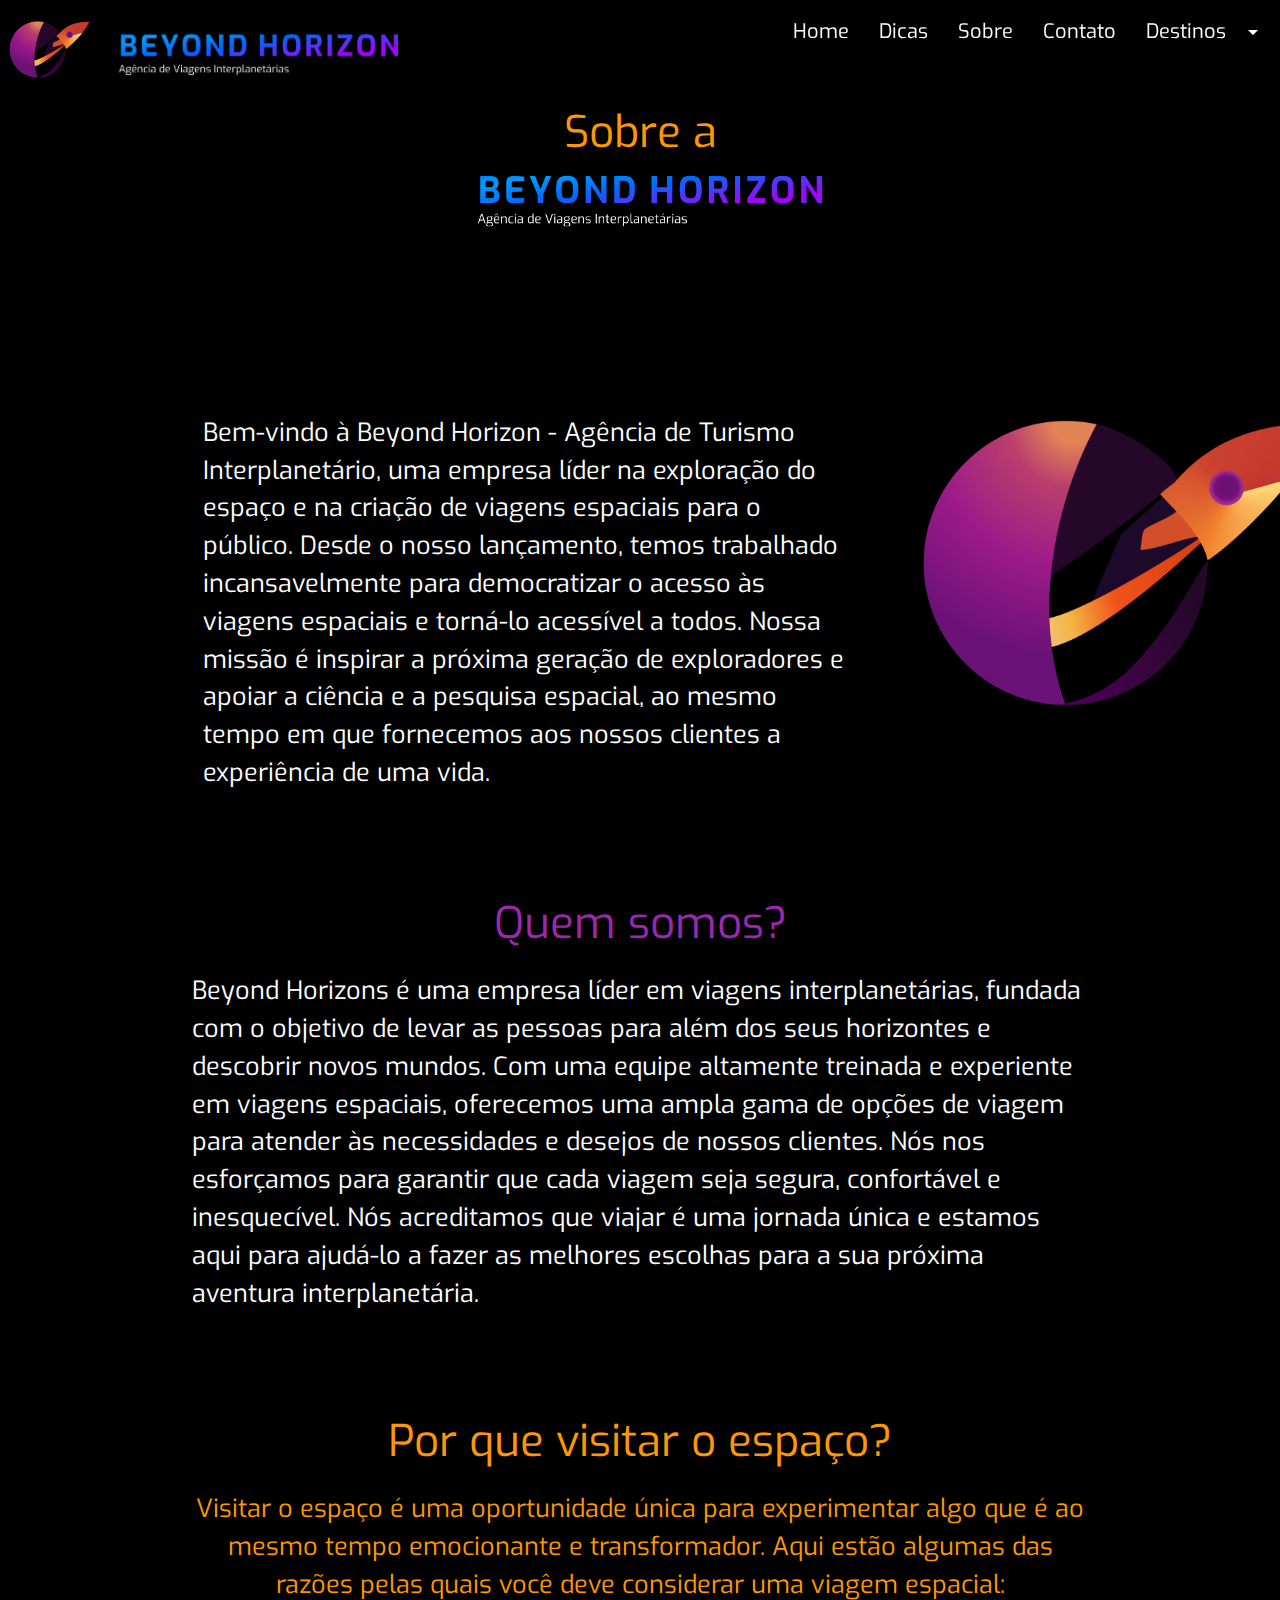
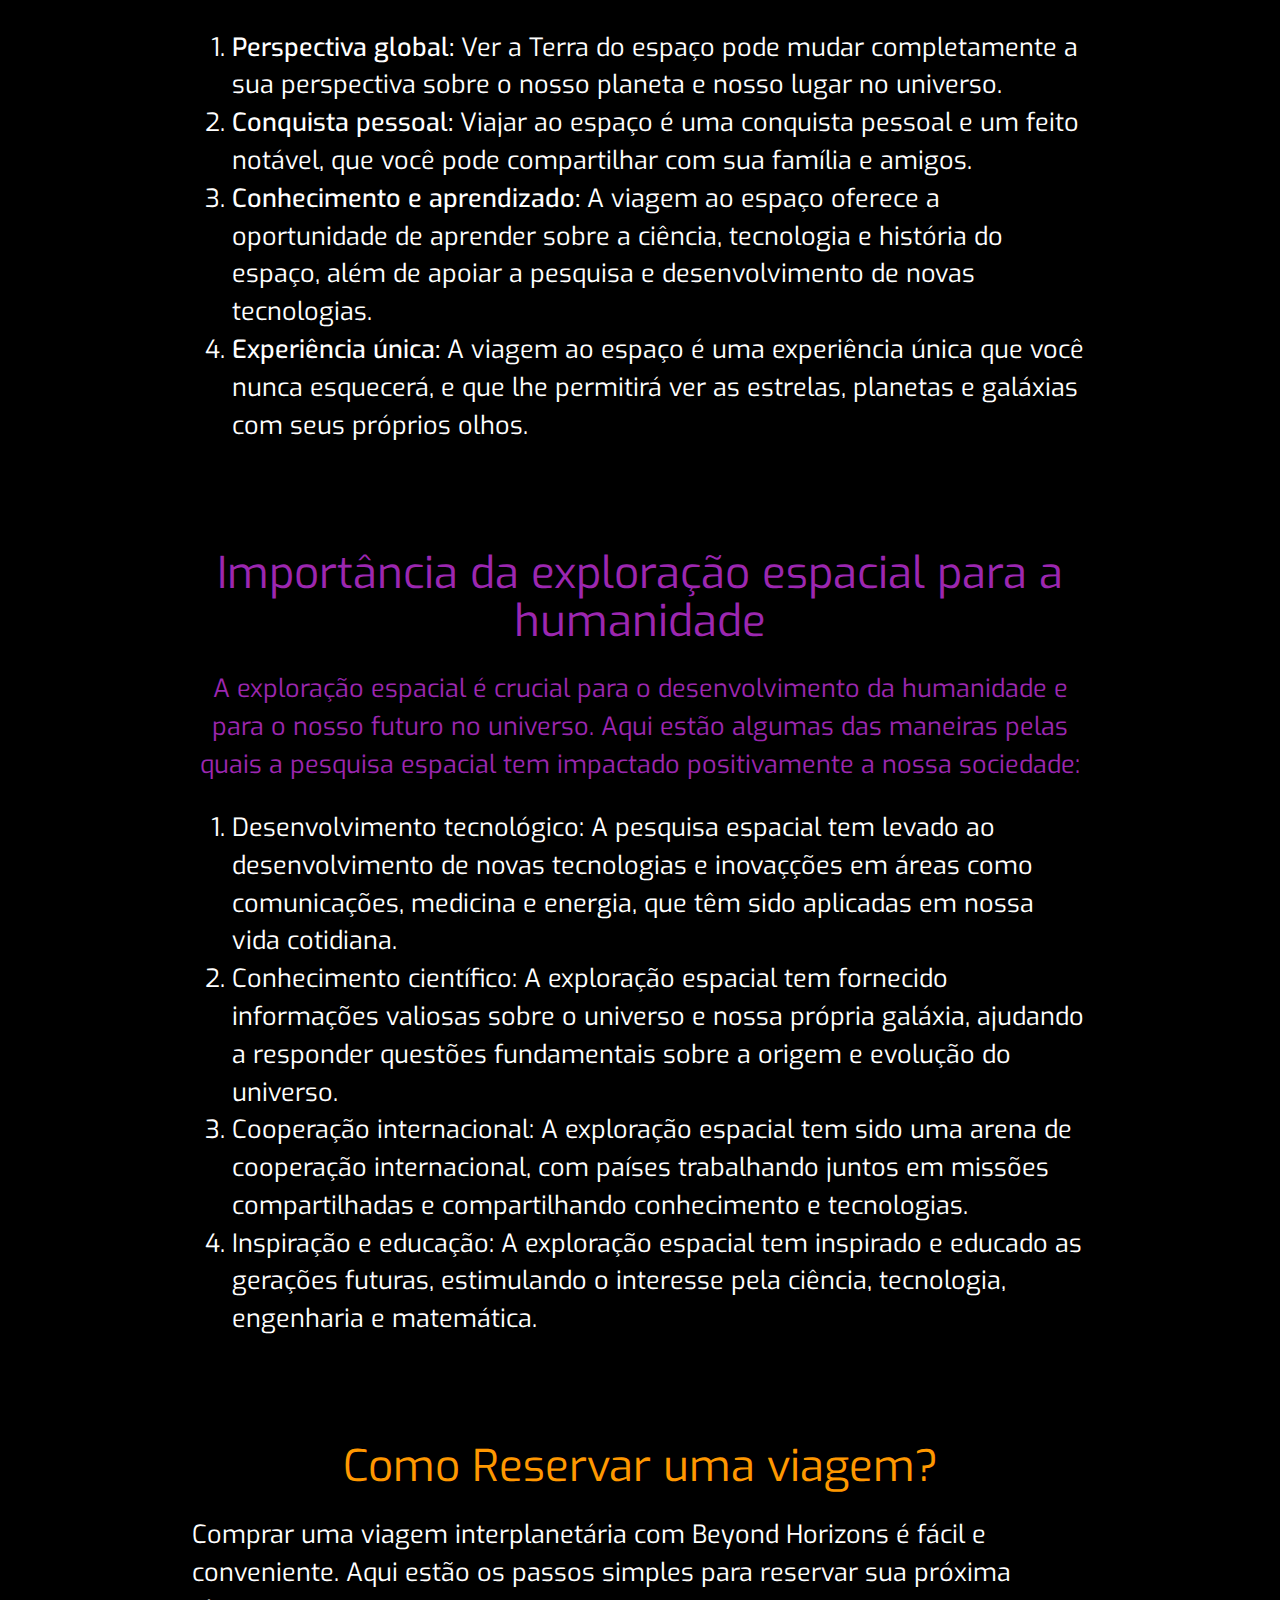
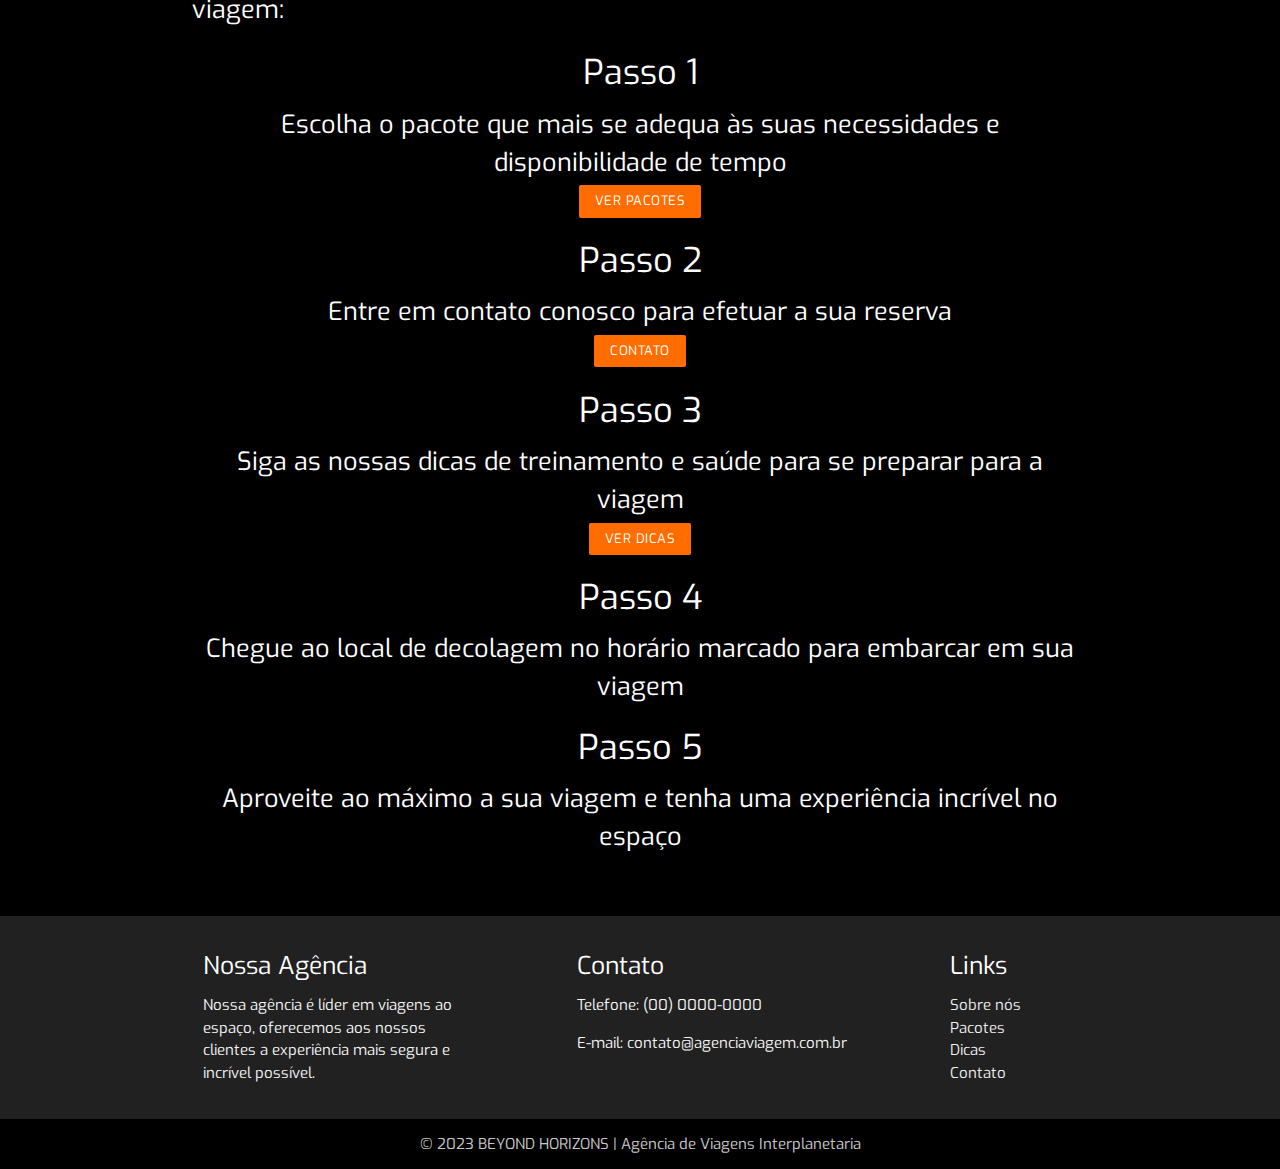
==== commit 187ebd21: "add Oa,Lua,Marte na navbar contact, about,dicas" ====
--- a/about.html
+++ b/about.html
@@ -34,11 +34,11 @@
   <div class="navbar-fixed">
     <ul id="dropdown1" class="dropdown-content purple darken-4">
       <li><a href="planets/planet01.html"><span class="white-text text-darken-2">Krypton</span></a></li>
-      <li><a href="planets/planet02.html"><span class="white-text text-darken-2">Planet 02</span></a></li>
+      <li><a href="planets/planet02.html"><span class="white-text text-darken-2">Oa</span></a></li>
       <li><a href="planets/planet03.html"><span class="white-text text-darken-2">Planet 03</span></a></li>
       <li><a href="planets/planet04.html"><span class="white-text text-darken-2">Planet 04</span></a></li>
-      <li><a href="planets/planet05.html"><span class="white-text text-darken-2">Planet 05</span></a></li>
-      <li><a href="planets/planet06.html"><span class="white-text text-darken-2">Planet 06</span></a></li>
+      <li><a href="planets/planet05.html"><span class="white-text text-darken-2">Lua</span></a></li>
+      <li><a href="planets/planet06.html"><span class="white-text text-darken-2">Marte</span></a></li>
     </ul>
     <nav>
       <div class="nav-wrapper black" style="height: 90px;">
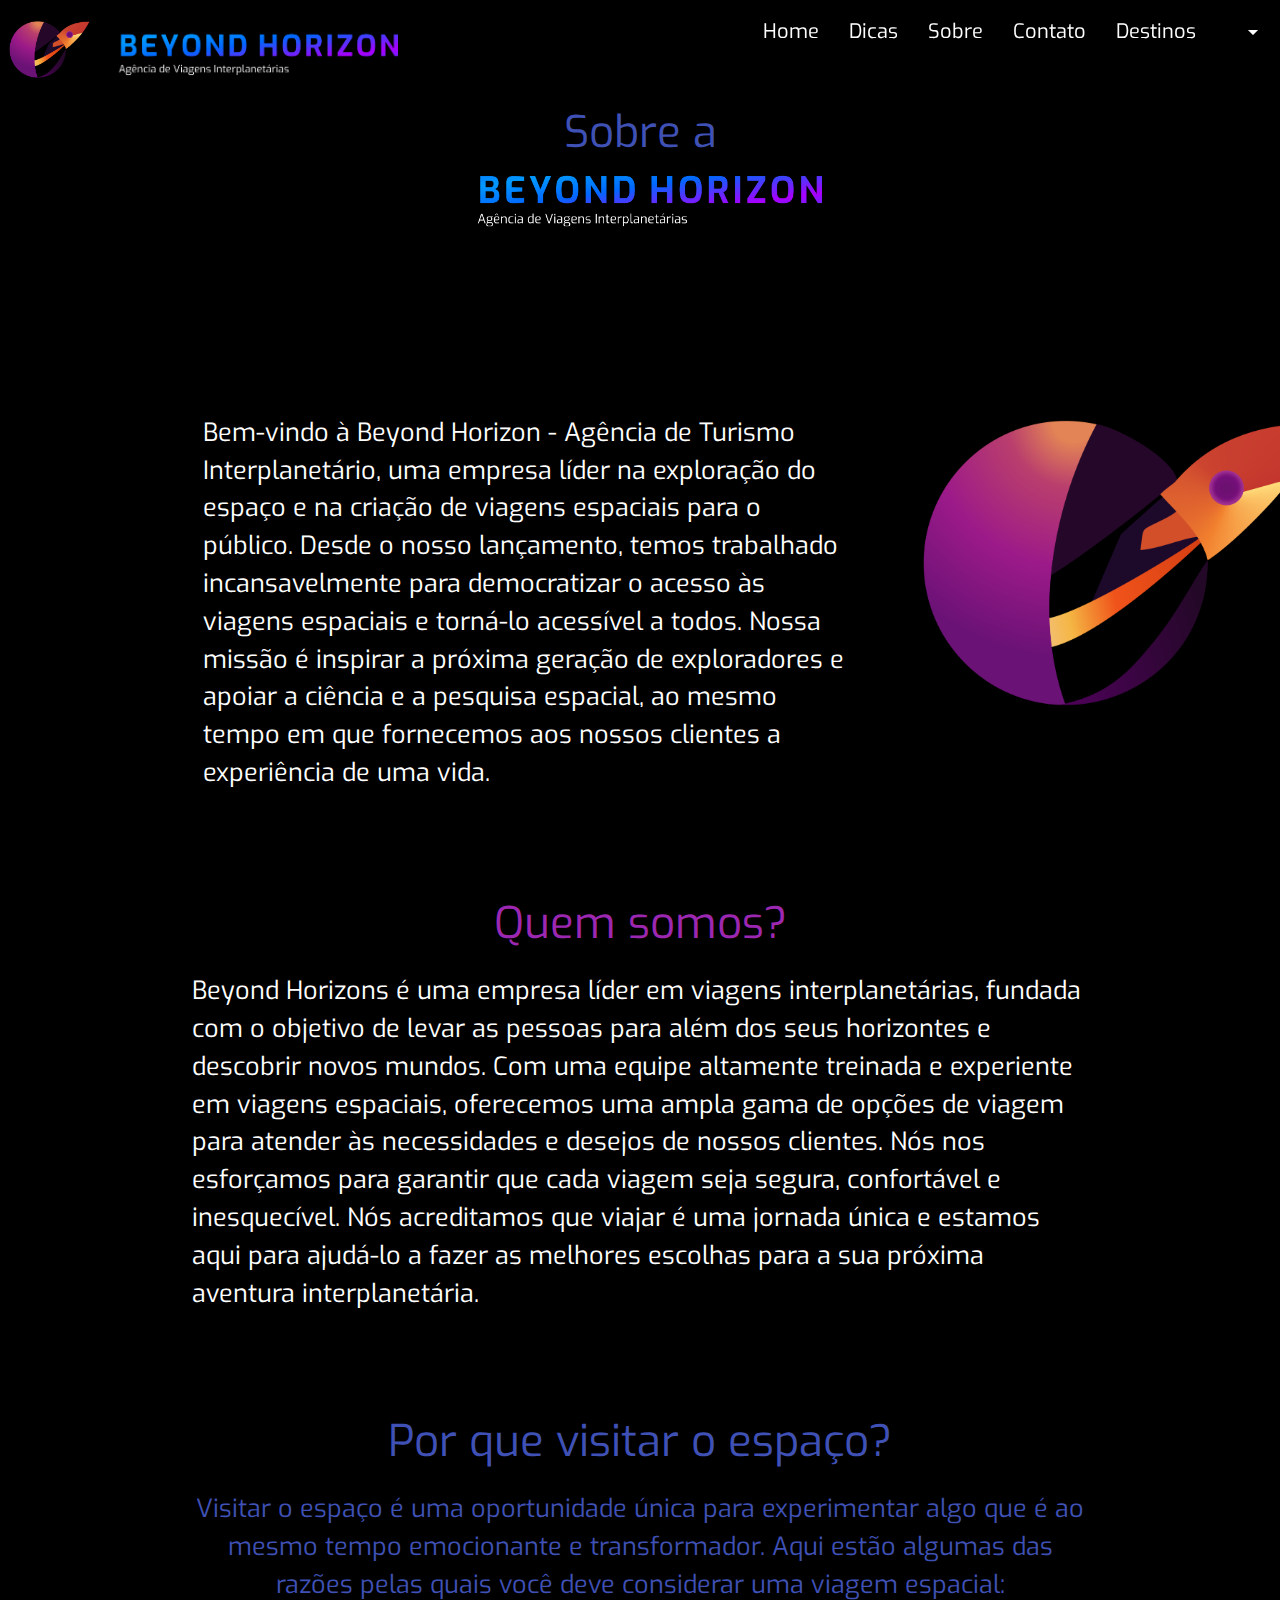
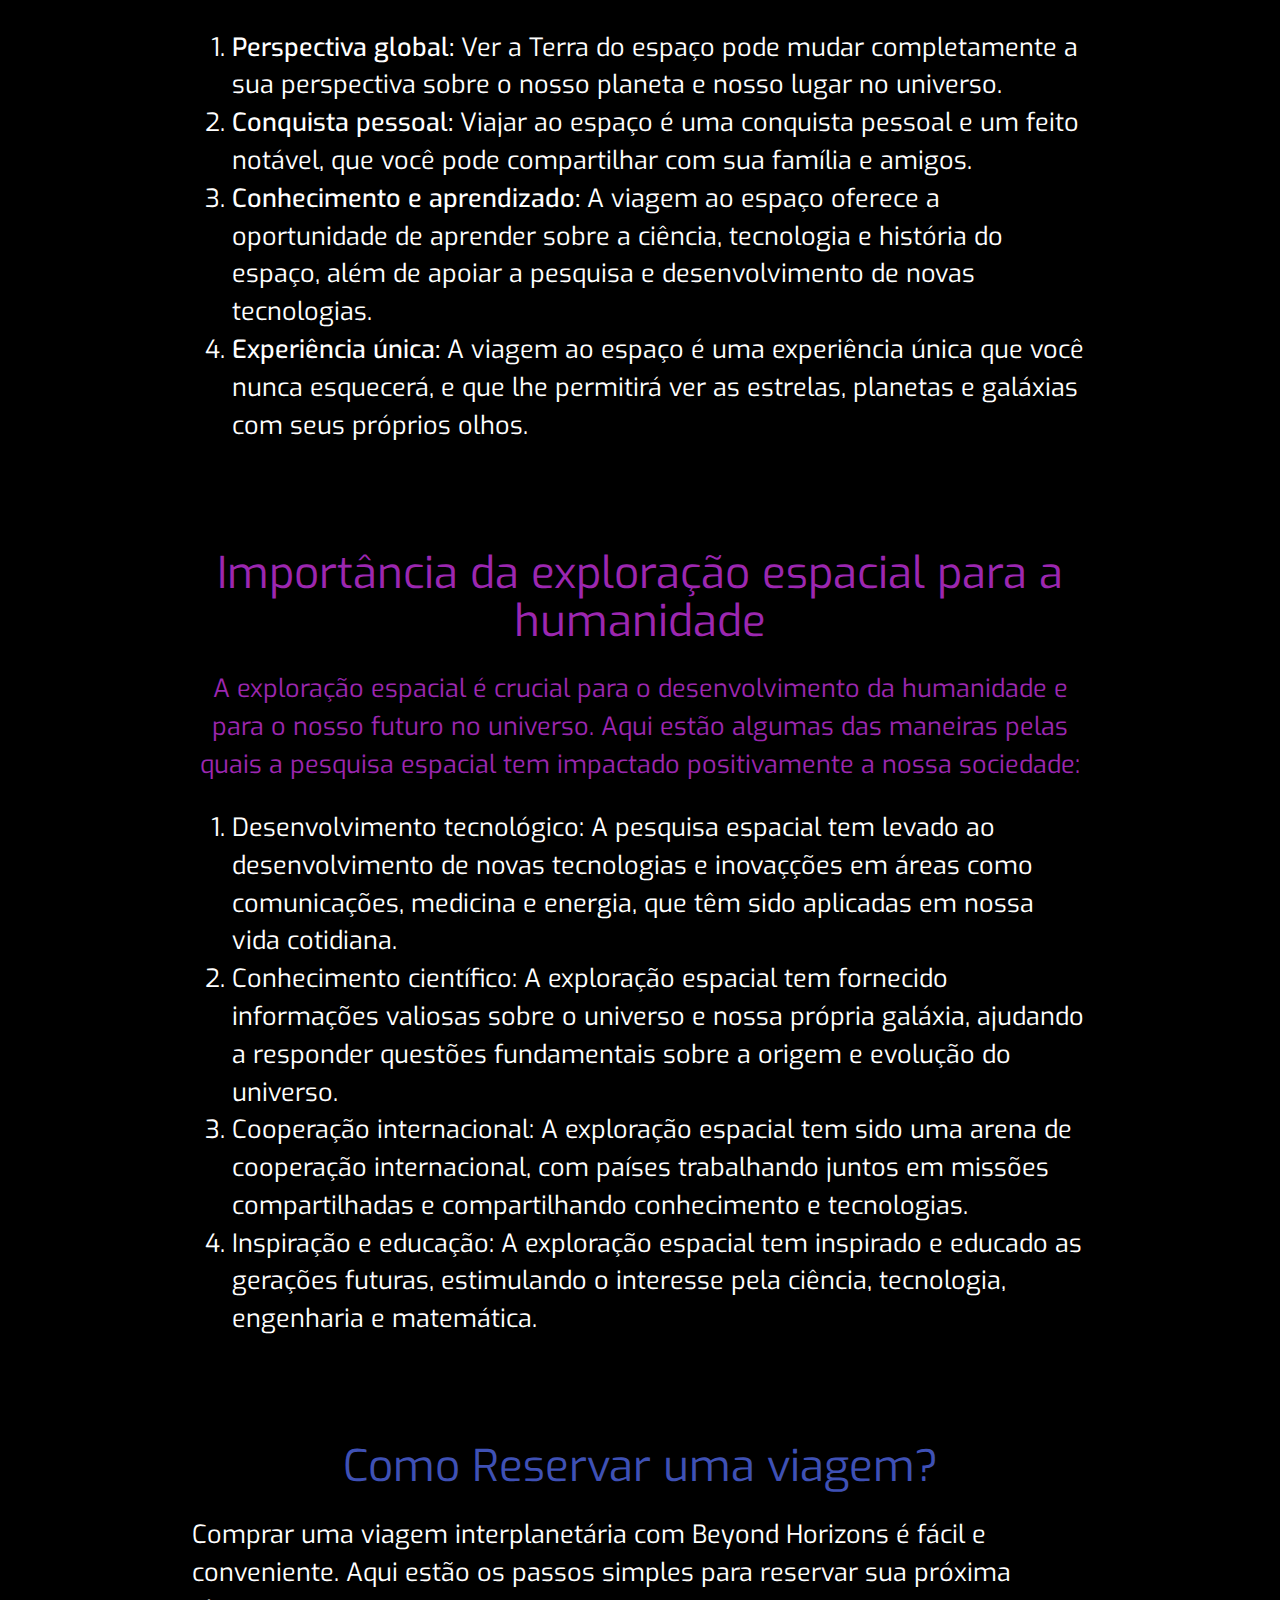
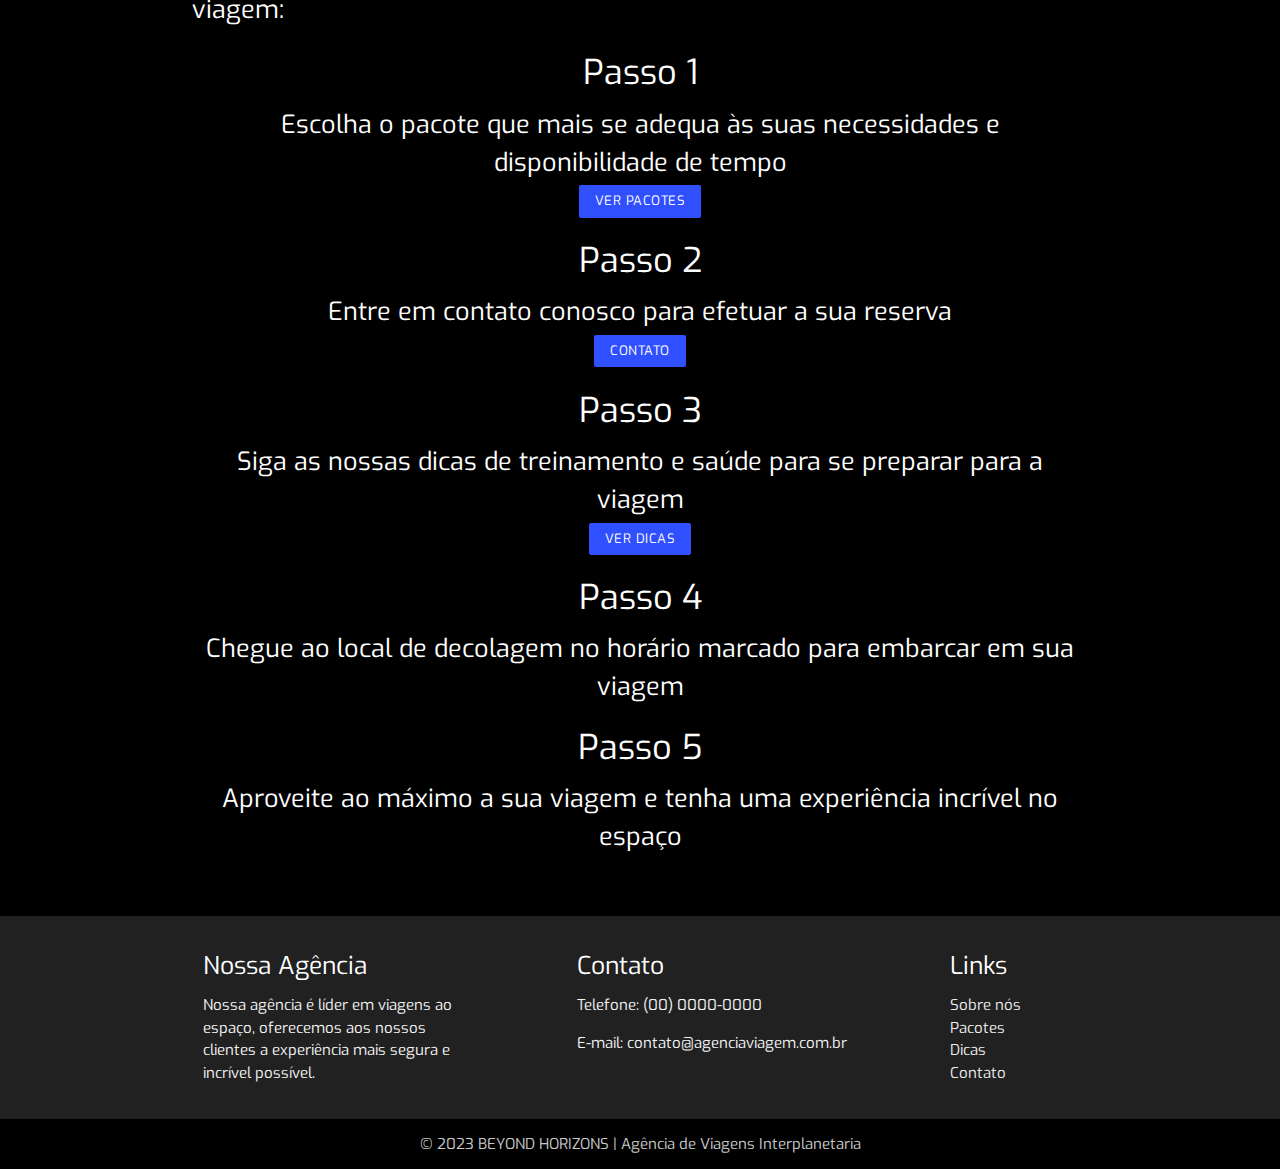
==== commit 01faf9e0: "nav up" ====
--- a/about.html
+++ b/about.html
@@ -36,7 +36,7 @@
       <li><a href="planets/planet01.html"><span class="white-text text-darken-2">Krypton</span></a></li>
       <li><a href="planets/planet02.html"><span class="white-text text-darken-2">Oa</span></a></li>
       <li><a href="planets/planet03.html"><span class="white-text text-darken-2">Planet 03</span></a></li>
-      <li><a href="planets/planet04.html"><span class="white-text text-darken-2">Planet 04</span></a></li>
+      <li><a href="planets/planet04.html"><span class="white-text text-darken-2">Proxima Centauri B</span></a></li>
       <li><a href="planets/planet05.html"><span class="white-text text-darken-2">Lua</span></a></li>
       <li><a href="planets/planet06.html"><span class="white-text text-darken-2">Marte</span></a></li>
     </ul>
@@ -49,7 +49,8 @@
           <li><a href="dicas.html">Dicas</a></li>
           <li><a href="about.html">Sobre</a></li>
           <li><a href="contact.html">Contato</a></li>
-          <li><a class="dropdown-trigger" href="#!" data-target="dropdown1">Destinos<i
+          <li><a href="planetas.html">Destinos</a></li>
+          <li><a class="dropdown-trigger" href="#!" data-target="dropdown1"><i
                 class="material-icons right">arrow_drop_down</i></a></li>
         </ul>
       </div>
@@ -57,7 +58,7 @@
   </div>
   <div class="section black">
     <div class="container">
-      <h3 class="center-align orange-text accent-4">Sobre a<br>
+      <h3 class="center-align indigo-text accent-4">Sobre a<br>
         <img src="img/logo02.png" alt="" style="height: 100px">
       </h3>
     </div>
@@ -81,7 +82,7 @@
   
   <div class="section black">
     <div class="container">
-      <h3 class="center-align purple-text accent-4">Quem somos?</h3>
+      <h3 class="center-align purple-text darken-4">Quem somos?</h3>
       <div class="row">
           <div class="icon-block">
             <p class="flow-text left-align white-text"> Beyond Horizons é uma empresa líder em viagens interplanetárias, fundada com o objetivo de levar as pessoas para além dos seus horizontes e descobrir novos mundos. Com uma equipe altamente treinada e experiente em viagens espaciais, oferecemos uma ampla gama de opções de viagem para atender às necessidades e desejos de nossos clientes. Nós nos esforçamos para garantir que cada viagem seja segura, confortável e inesquecível. Nós acreditamos que viajar é uma jornada única e estamos aqui para ajudá-lo a fazer as melhores escolhas para a sua próxima aventura interplanetária.</p>
@@ -92,10 +93,10 @@
     
     <div class="section black">
       <div class="container">
-        <h3 class="center-align orange-text accent-4">Por que visitar o espaço?</h3>
+        <h3 class="center-align indigo-text accent-4">Por que visitar o espaço?</h3>
         <div class="row">
             <div class="icon-block">
-              <p class="flow-text center-align orange-text accent-2">Visitar o espaço é uma oportunidade única para experimentar algo que é ao mesmo tempo emocionante e transformador. Aqui estão algumas das razões pelas quais você deve considerar uma viagem espacial:</p>
+              <p class="flow-text center-align indigo-text accent-2">Visitar o espaço é uma oportunidade única para experimentar algo que é ao mesmo tempo emocionante e transformador. Aqui estão algumas das razões pelas quais você deve considerar uma viagem espacial:</p>
               <ol class="flow-text browser-default white-text">
                 <li><strong>Perspectiva global:</strong> Ver a Terra do espaço pode mudar completamente a sua perspectiva sobre o nosso planeta e nosso lugar no universo.</li>
                 <li><strong>Conquista pessoal:</strong> Viajar ao espaço é uma conquista pessoal e um feito notável, que você pode compartilhar com sua família e amigos.</li>
@@ -109,10 +110,10 @@
 
       <div class="section black">
         <div class="container">
-          <h3 class="center-align purple-text accent-4">Importância da exploração espacial para a humanidade</h3>
+          <h3 class="center-align purple-text darken-4">Importância da exploração espacial para a humanidade</h3>
           <div class="row">
               <div class="icon-block">
-                <p class="flow-text center-align purple-text accent-2">A exploração espacial é crucial para o desenvolvimento da humanidade e para o nosso futuro no universo. Aqui estão algumas das maneiras pelas quais a pesquisa espacial tem impactado positivamente a nossa sociedade:</p>
+                <p class="flow-text center-align purple-text darken-2">A exploração espacial é crucial para o desenvolvimento da humanidade e para o nosso futuro no universo. Aqui estão algumas das maneiras pelas quais a pesquisa espacial tem impactado positivamente a nossa sociedade:</p>
                 <ol class="flow-text browser-default white-text">
                   <li>Desenvolvimento tecnológico: A pesquisa espacial tem levado ao desenvolvimento de novas tecnologias e inovaçções em áreas como comunicações, medicina e energia, que têm sido aplicadas em nossa vida cotidiana.</li>
                   <li>Conhecimento científico: A exploração espacial tem fornecido informações valiosas sobre o universo e nossa própria galáxia, ajudando a responder questões fundamentais sobre a origem e evolução do universo.</li>
@@ -126,22 +127,22 @@
     
     <div class="section black">
       <div class="container">
-        <h3 class="center-align orange-text accent-4">Como Reservar uma viagem?</h3>
+        <h3 class="center-align indigo-text accent-4">Como Reservar uma viagem?</h3>
         <div class="row">
             <div class="icon-block">
               <p class="flow-text left-align white-text"> Comprar uma viagem interplanetária com Beyond Horizons é fácil e conveniente. Aqui estão os passos simples para reservar sua próxima viagem:</p>
               <ul class="flow-text with-header white-text">
                 <li class="collection-header center-align"><h4>Passo 1</h4></li>
                 <li class="collection-item center-align">Escolha o pacote que mais se adequa às suas necessidades e disponibilidade de tempo
-                  <br><a class="waves-effect waves-light btn-small orange accent-4" href="planetas.html">Ver Pacotes</a>
+                  <br><a class="waves-effect waves-light btn-small indigo accent-4" href="planetas.html">Ver Pacotes</a>
                 </li>
                 <li class="collection-header center-align"><h4>Passo 2</h4></li>
                 <li class="collection-item center-align">Entre em contato conosco para efetuar a sua reserva
-                  <br><a class="waves-effect waves-light btn-small orange accent-4" href="contact.html">Contato</a>
+                  <br><a class="waves-effect waves-light btn-small indigo accent-4" href="contact.html">Contato</a>
                 </li>
                 <li class="collection-header center-align"><h4>Passo 3</h4></li>
                 <li class="collection-item center-align">Siga as nossas dicas de treinamento e saúde para se preparar para a viagem
-                  <br><a class="waves-effect waves-light btn-small orange accent-4" href="dicas.html">Ver Dicas</a>
+                  <br><a class="waves-effect waves-light btn-small indigo accent-4" href="dicas.html">Ver Dicas</a>
                 </li>
                 <li class="collection-header center-align"><h4>Passo 4</h4></li>
                 <li class="collection-item center-align">Chegue ao local de decolagem no horário marcado para embarcar em sua viagem</li>
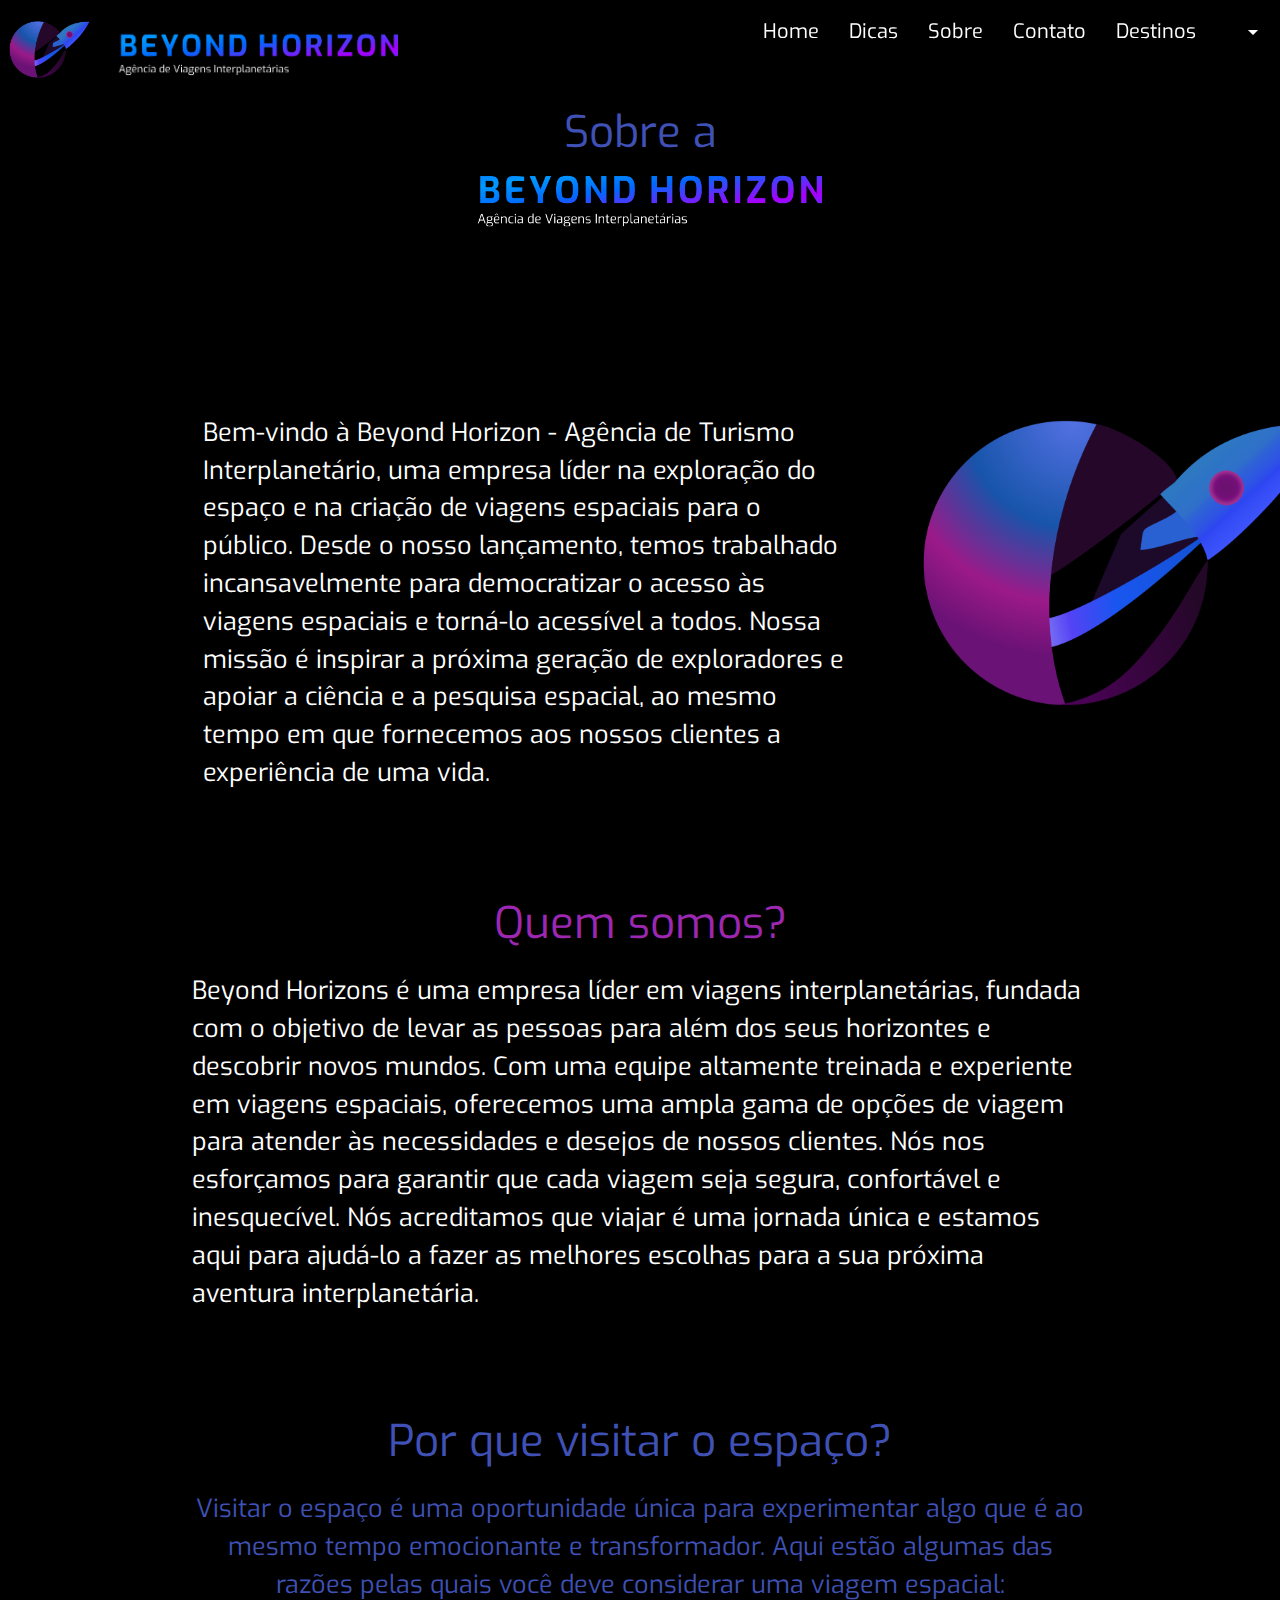
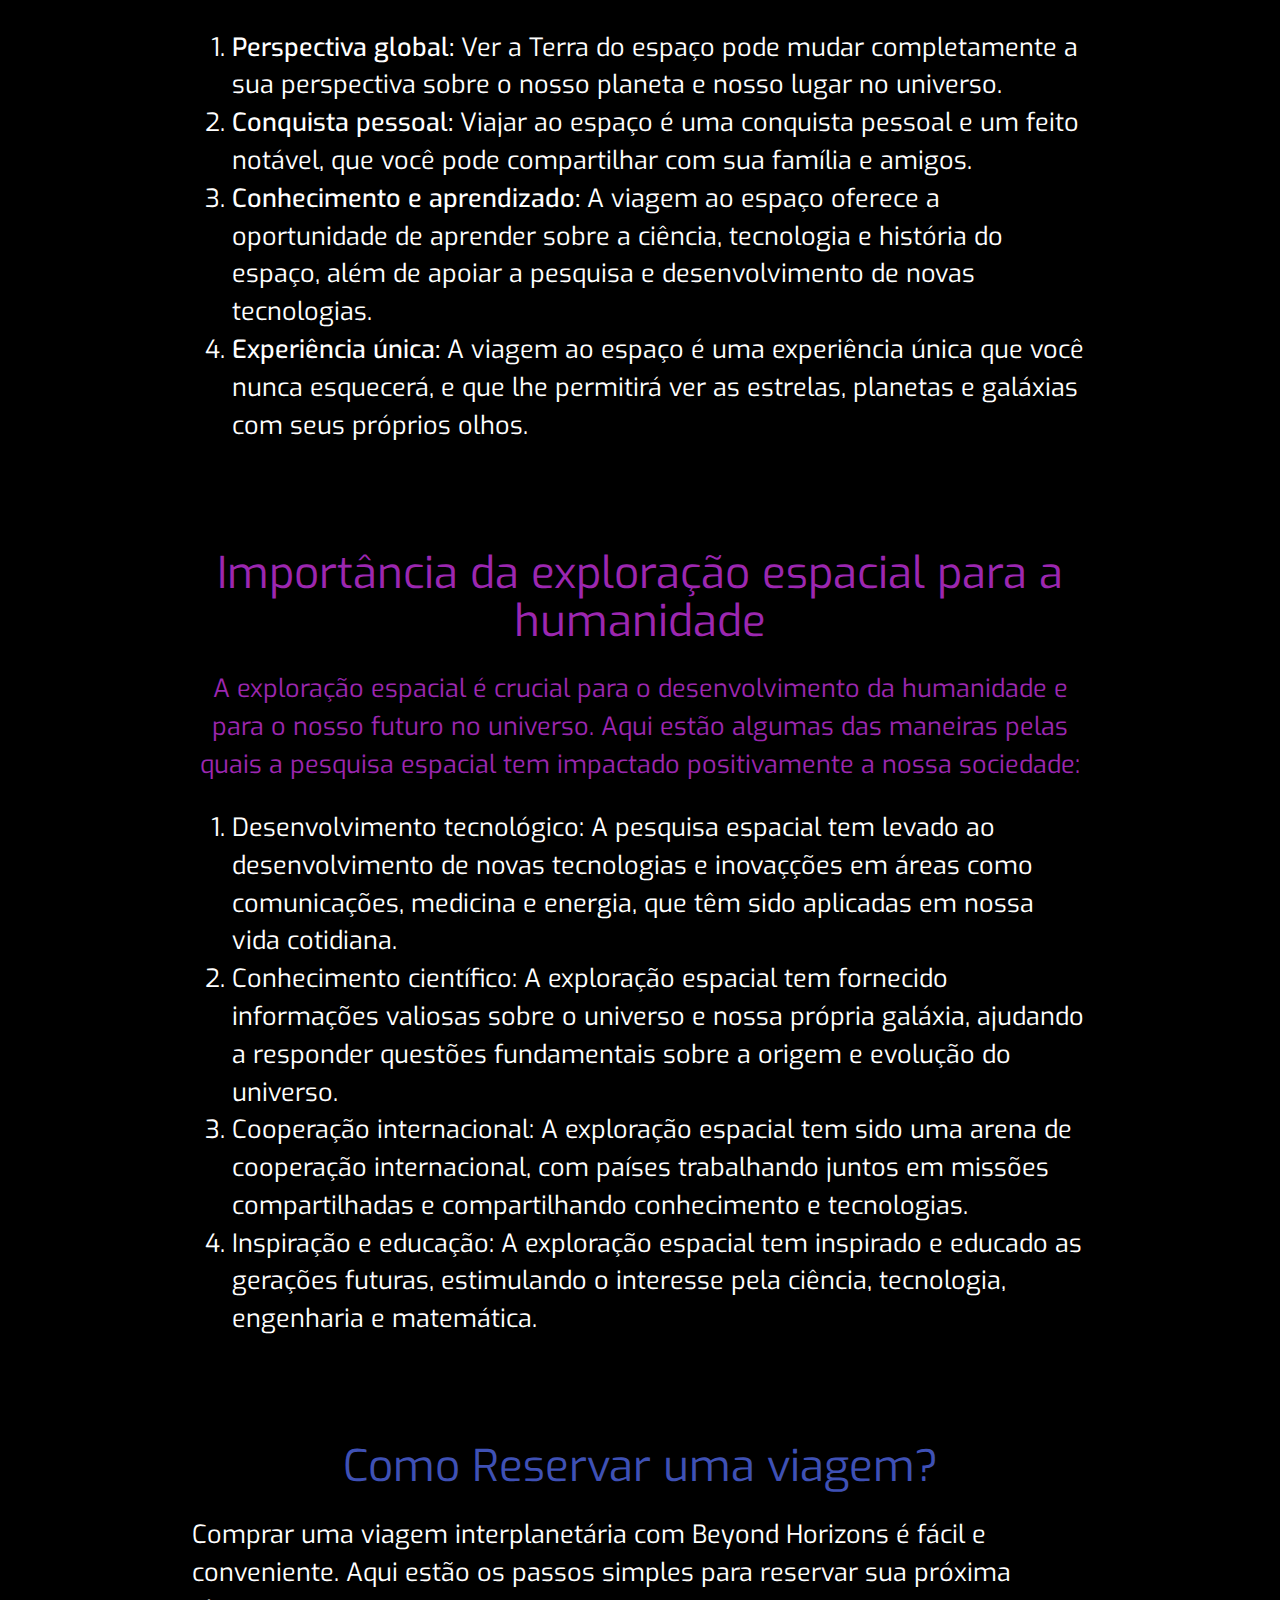
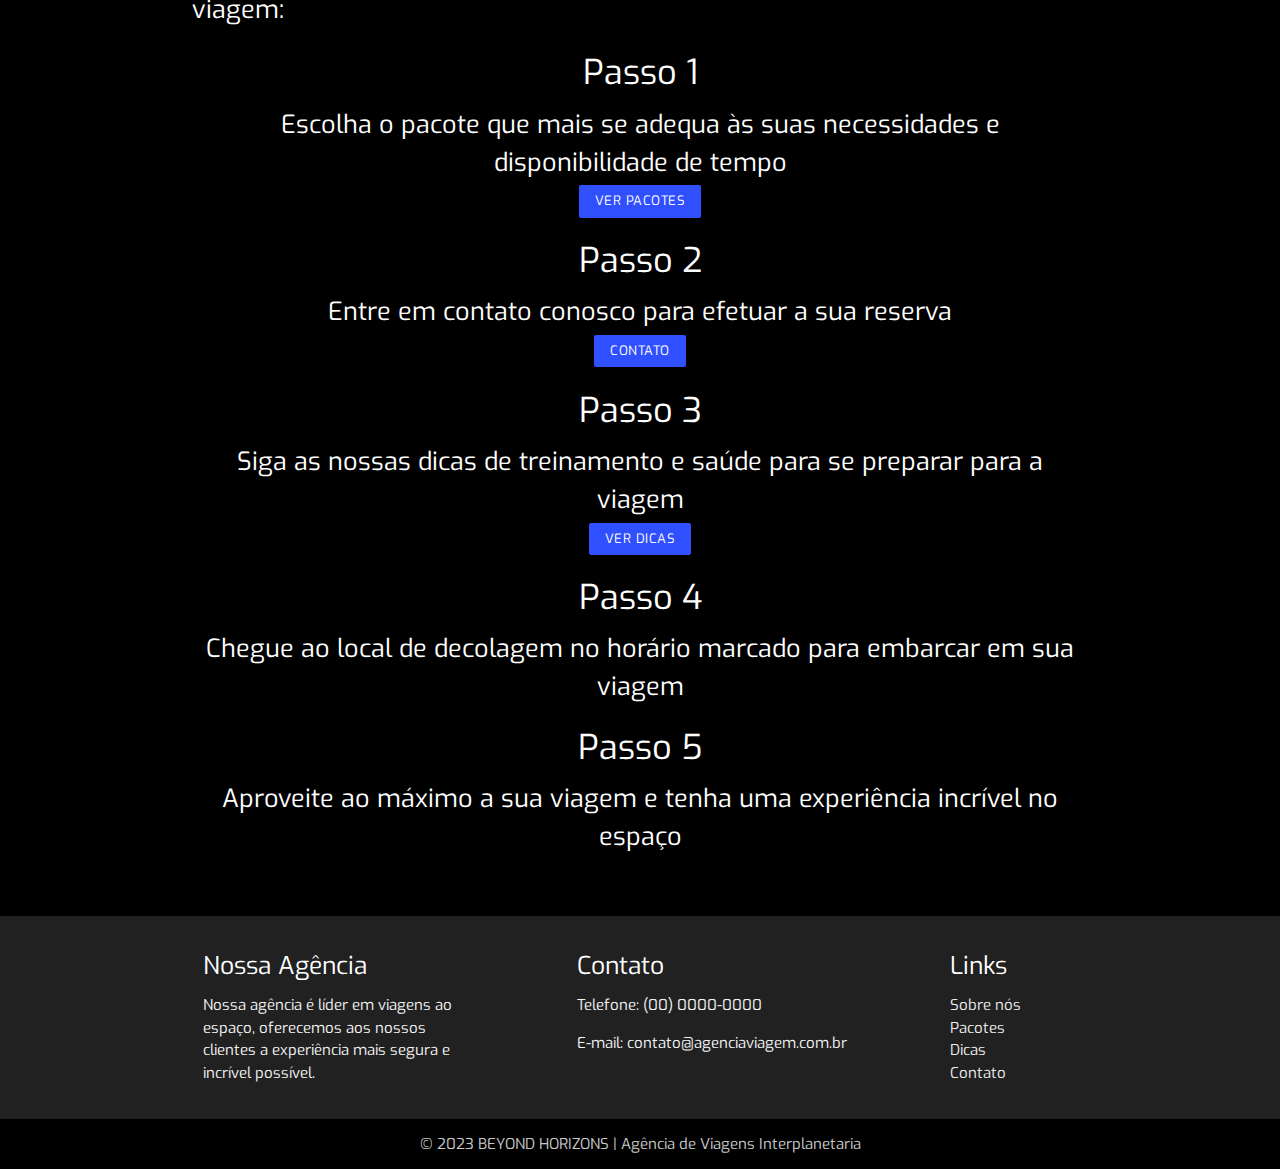
==== commit 3c4c9e68: "planet 3 add" ====
--- a/about.html
+++ b/about.html
@@ -35,7 +35,7 @@
     <ul id="dropdown1" class="dropdown-content purple darken-4">
       <li><a href="planets/planet01.html"><span class="white-text text-darken-2">Krypton</span></a></li>
       <li><a href="planets/planet02.html"><span class="white-text text-darken-2">Oa</span></a></li>
-      <li><a href="planets/planet03.html"><span class="white-text text-darken-2">Planet 03</span></a></li>
+      <li><a href="planets/planet03.html"><span class="white-text text-darken-2">Arrakis</span></a></li>
       <li><a href="planets/planet04.html"><span class="white-text text-darken-2">Proxima Centauri B</span></a></li>
       <li><a href="planets/planet05.html"><span class="white-text text-darken-2">Lua</span></a></li>
       <li><a href="planets/planet06.html"><span class="white-text text-darken-2">Marte</span></a></li>
